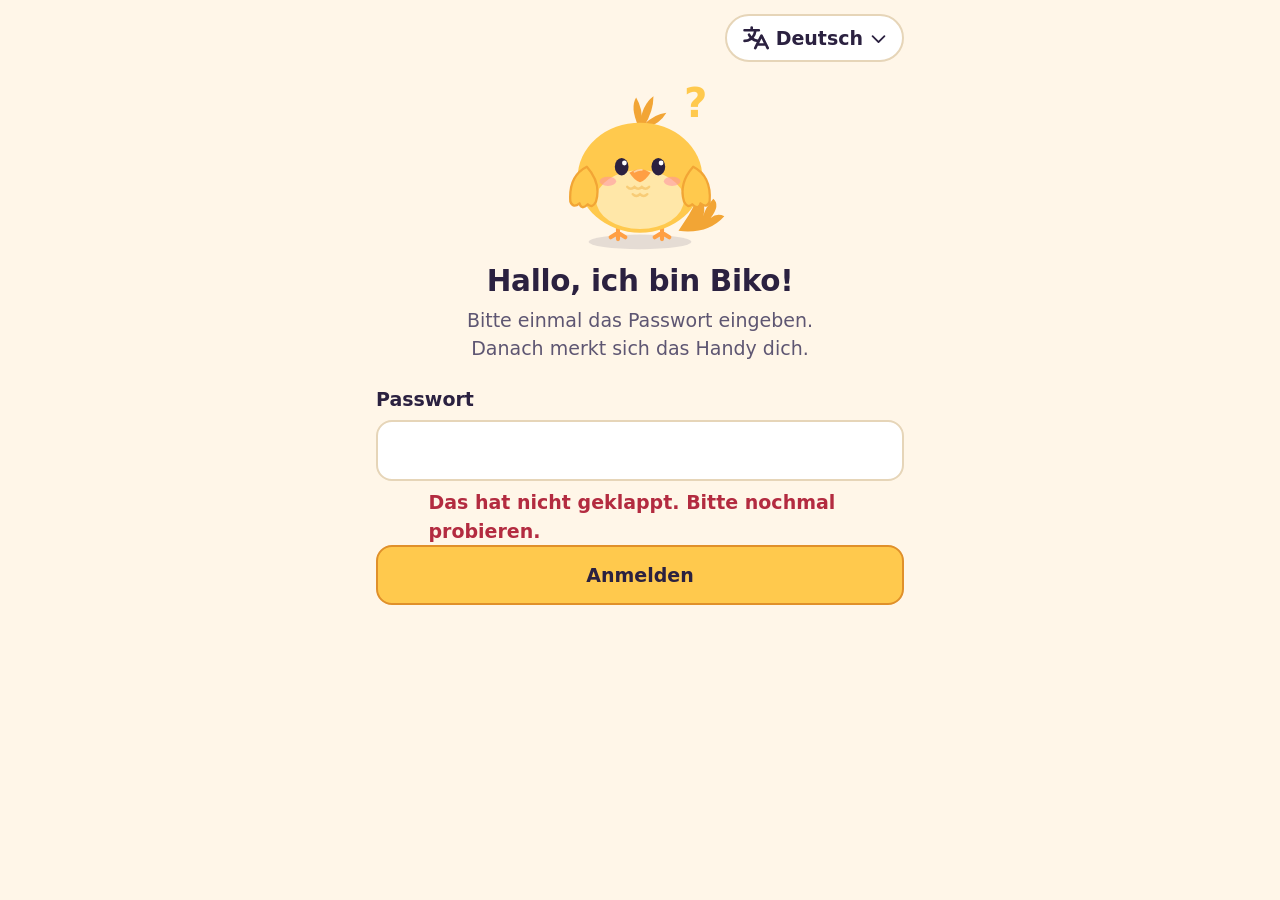
==== assistent/web/index.html @ ea0455f0 "Helfer: Einkaufsliste und Notizen im Gespräch - Werkzeug liste_aendern: Listen (Einkaufen, Notizen, " ====
<!doctype html>
<html lang="de">
<head>
  <meta charset="utf-8">
  <meta name="viewport" content="width=device-width, initial-scale=1, viewport-fit=cover">
  <meta name="theme-color" content="#FFF6E8" media="(prefers-color-scheme: light)">
  <meta name="theme-color" content="#1C1830" media="(prefers-color-scheme: dark)">
  <meta name="robots" content="noindex, nofollow">
  <title>Biko Helfer</title>
  <link rel="icon" href="icon.svg" type="image/svg+xml">
  <link rel="manifest" href="manifest.webmanifest">
  <link rel="preload" href="fonts/atkinson-latin.woff2" as="font" type="font/woff2" crossorigin>
  <link rel="stylesheet" href="style.css">
  <link rel="stylesheet" href="biko.css">
</head>
<body>
  <!-- Texte stehen in texte.js (Deutsch und Chinesisch). data-t = Text, data-t-ph = Platzhalter, data-t-label = aria-label. -->
  <svg class="icon-sammlung" aria-hidden="true" focusable="false"><!-- Phosphor Icons (MIT), Gewicht bold -->
<symbol id="i-reden" viewBox="0 0 256 256"><path d="M120,128a16,16,0,1,1-16-16A16,16,0,0,1,120,128Zm32-16a16,16,0,1,0,16,16A16,16,0,0,0,152,112Zm84,16A108,108,0,0,1,78.77,224.15L46.34,235A20,20,0,0,1,21,209.66l10.81-32.43A108,108,0,1,1,236,128Zm-24,0A84,84,0,1,0,55.27,170.06a12,12,0,0,1,1,9.81l-9.93,29.79,29.79-9.93a12.1,12.1,0,0,1,3.8-.62,12,12,0,0,1,6,1.62A84,84,0,0,0,212,128Z"/></symbol>
<symbol id="i-nachricht" viewBox="0 0 256 256"><path d="M224,44H32A12,12,0,0,0,20,56V192a20,20,0,0,0,20,20H216a20,20,0,0,0,20-20V56A12,12,0,0,0,224,44ZM193.15,68,128,127.72,62.85,68ZM44,188V83.28l75.89,69.57a12,12,0,0,0,16.22,0L212,83.28V188Z"/></symbol>
<symbol id="i-erinnern" viewBox="0 0 256 256"><path d="M128,36A100,100,0,1,0,228,136,100.11,100.11,0,0,0,128,36Zm0,176a76,76,0,1,1,76-76A76.08,76.08,0,0,1,128,212ZM32.49,72.49a12,12,0,1,1-17-17l32-32a12,12,0,1,1,17,17Zm208,0a12,12,0,0,1-17,0l-32-32a12,12,0,1,1,17-17l32,32A12,12,0,0,1,240.49,72.49ZM176,124a12,12,0,0,1,0,24H128a12,12,0,0,1-12-12V88a12,12,0,0,1,24,0v36Z"/></symbol>
<symbol id="i-einstellen" viewBox="0 0 256 256"><path d="M128,76a52,52,0,1,0,52,52A52.06,52.06,0,0,0,128,76Zm0,80a28,28,0,1,1,28-28A28,28,0,0,1,128,156Zm113.86-49.57A12,12,0,0,0,236,98.34L208.21,82.49l-.11-31.31a12,12,0,0,0-4.25-9.12,116,116,0,0,0-38-21.41,12,12,0,0,0-9.68.89L128,37.27,99.83,21.53a12,12,0,0,0-9.7-.9,116.06,116.06,0,0,0-38,21.47,12,12,0,0,0-4.24,9.1l-.14,31.34L20,98.35a12,12,0,0,0-5.85,8.11,110.7,110.7,0,0,0,0,43.11A12,12,0,0,0,20,157.66l27.82,15.85.11,31.31a12,12,0,0,0,4.25,9.12,116,116,0,0,0,38,21.41,12,12,0,0,0,9.68-.89L128,218.73l28.14,15.74a12,12,0,0,0,9.7.9,116.06,116.06,0,0,0,38-21.47,12,12,0,0,0,4.24-9.1l.14-31.34,27.81-15.81a12,12,0,0,0,5.85-8.11A110.7,110.7,0,0,0,241.86,106.43Zm-22.63,33.18-26.88,15.28a11.94,11.94,0,0,0-4.55,4.59c-.54,1-1.11,1.93-1.7,2.88a12,12,0,0,0-1.83,6.31L184.13,199a91.83,91.83,0,0,1-21.07,11.87l-27.15-15.19a12,12,0,0,0-5.86-1.53h-.29c-1.14,0-2.3,0-3.44,0a12.08,12.08,0,0,0-6.14,1.51L93,210.82A92.27,92.27,0,0,1,71.88,199l-.11-30.24a12,12,0,0,0-1.83-6.32c-.58-.94-1.16-1.91-1.7-2.88A11.92,11.92,0,0,0,63.7,155L36.8,139.63a86.53,86.53,0,0,1,0-23.24l26.88-15.28a12,12,0,0,0,4.55-4.58c.54-1,1.11-1.94,1.7-2.89a12,12,0,0,0,1.83-6.31L71.87,57A91.83,91.83,0,0,1,92.94,45.17l27.15,15.19a11.92,11.92,0,0,0,6.15,1.52c1.14,0,2.3,0,3.44,0a12.08,12.08,0,0,0,6.14-1.51L163,45.18A92.27,92.27,0,0,1,184.12,57l.11,30.24a12,12,0,0,0,1.83,6.32c.58.94,1.16,1.91,1.7,2.88A11.92,11.92,0,0,0,192.3,101l26.9,15.33A86.53,86.53,0,0,1,219.23,139.61Z"/></symbol>
<symbol id="i-mikro" viewBox="0 0 256 256"><path d="M128,180a52.06,52.06,0,0,0,52-52V64A52,52,0,0,0,76,64v64A52.06,52.06,0,0,0,128,180ZM100,64a28,28,0,0,1,56,0v64a28,28,0,0,1-56,0Zm40,155.22V240a12,12,0,0,1-24,0V219.22A92.14,92.14,0,0,1,36,128a12,12,0,0,1,24,0,68,68,0,0,0,136,0,12,12,0,0,1,24,0A92.14,92.14,0,0,1,140,219.22Z"/></symbol>
<symbol id="i-senden" viewBox="0 0 256 256"><path d="M233.86,110.48,65.8,14.58A20,20,0,0,0,37.15,38.64L67.33,128,37.15,217.36A20,20,0,0,0,56,244a20.1,20.1,0,0,0,9.81-2.58l.09-.06,168-96.07a20,20,0,0,0,0-34.81ZM63.19,215.26,88.61,140H144a12,12,0,0,0,0-24H88.61L63.18,40.72l152.76,87.17Z"/></symbol>
<symbol id="i-stopp" viewBox="0 0 256 256"><path d="M200,36H56A20,20,0,0,0,36,56V200a20,20,0,0,0,20,20H200a20,20,0,0,0,20-20V56A20,20,0,0,0,200,36Zm-4,160H60V60H196Z"/></symbol>
<symbol id="i-vorlesen" viewBox="0 0 256 256"><path d="M157.27,21.22a12,12,0,0,0-12.64,1.31L75.88,76H32A20,20,0,0,0,12,96v64a20,20,0,0,0,20,20H75.88l68.75,53.47A12,12,0,0,0,164,224V32A12,12,0,0,0,157.27,21.22ZM36,100H68v56H36Zm104,99.46L92,162.13V93.87l48-37.33ZM212,128a44,44,0,0,1-11,29.11,12,12,0,1,1-18-15.88,20,20,0,0,0,0-26.43,12,12,0,0,1,18-15.86A43.94,43.94,0,0,1,212,128Zm40,0a83.87,83.87,0,0,1-21.39,56,12,12,0,0,1-17.89-16,60,60,0,0,0,0-80,12,12,0,1,1,17.88-16A83.87,83.87,0,0,1,252,128Z"/></symbol>
<symbol id="i-kopieren" viewBox="0 0 256 256"><path d="M216,28H88A12,12,0,0,0,76,40V76H40A12,12,0,0,0,28,88V216a12,12,0,0,0,12,12H168a12,12,0,0,0,12-12V180h36a12,12,0,0,0,12-12V40A12,12,0,0,0,216,28ZM156,204H52V100H156Zm48-48H180V88a12,12,0,0,0-12-12H100V52H204Z"/></symbol>
<symbol id="i-ok" viewBox="0 0 256 256"><path d="M232.49,80.49l-128,128a12,12,0,0,1-17,0l-56-56a12,12,0,1,1,17-17L96,183,215.51,63.51a12,12,0,0,1,17,17Z"/></symbol>
<symbol id="i-teilen" viewBox="0 0 256 256"><path d="M220,112v96a20,20,0,0,1-20,20H56a20,20,0,0,1-20-20V112A20,20,0,0,1,56,92H76a12,12,0,0,1,0,24H60v88H196V116H180a12,12,0,0,1,0-24h20A20,20,0,0,1,220,112ZM96.49,72.49,116,53v83a12,12,0,0,0,24,0V53l19.51,19.52a12,12,0,1,0,17-17l-40-40a12,12,0,0,0-17,0l-40,40a12,12,0,1,0,17,17Z"/></symbol>
<symbol id="i-loeschen" viewBox="0 0 256 256"><path d="M216,48H180V36A28,28,0,0,0,152,8H104A28,28,0,0,0,76,36V48H40a12,12,0,0,0,0,24h4V208a20,20,0,0,0,20,20H192a20,20,0,0,0,20-20V72h4a12,12,0,0,0,0-24ZM100,36a4,4,0,0,1,4-4h48a4,4,0,0,1,4,4V48H100Zm88,168H68V72H188ZM116,104v64a12,12,0,0,1-24,0V104a12,12,0,0,1,24,0Zm48,0v64a12,12,0,0,1-24,0V104a12,12,0,0,1,24,0Z"/></symbol>
<symbol id="i-sprache" viewBox="0 0 256 256"><path d="M250.73,210.63l-56-112a12,12,0,0,0-21.46,0l-20.52,41A84.2,84.2,0,0,1,114,126.22,107.48,107.48,0,0,0,139.33,68H160a12,12,0,0,0,0-24H108V32a12,12,0,0,0-24,0V44H32a12,12,0,0,0,0,24h83.13A83.69,83.69,0,0,1,96,110.35,84,84,0,0,1,83.6,91a12,12,0,1,0-21.81,10A107.55,107.55,0,0,0,78,126.24,83.54,83.54,0,0,1,32,140a12,12,0,0,0,0,24,107.47,107.47,0,0,0,64-21.07,108.4,108.4,0,0,0,45.39,19.44l-24.13,48.26a12,12,0,1,0,21.46,10.73L151.41,196h65.17l12.68,25.36a12,12,0,1,0,21.47-10.73ZM163.41,172,184,130.83,204.58,172Z"/></symbol>
<symbol id="i-telefon" viewBox="0 0 256 256"><path d="M222.37,158.46l-47.11-21.11-.13-.06a16,16,0,0,0-15.17,1.4,8.12,8.12,0,0,0-.75.56L134.87,160c-15.42-7.49-31.34-23.29-38.83-38.51l20.78-24.71c.2-.25.39-.5.57-.77a16,16,0,0,0,1.32-15.06l0-.12L97.54,33.64a16,16,0,0,0-16.62-9.52A56.26,56.26,0,0,0,32,80c0,79.4,64.6,144,144,144a56.26,56.26,0,0,0,55.88-48.92A16,16,0,0,0,222.37,158.46ZM176,208A128.14,128.14,0,0,1,48,80,40.2,40.2,0,0,1,82.87,40a.61.61,0,0,0,0,.12l21,47L83.2,111.86a6.13,6.13,0,0,0-.57.77,16,16,0,0,0-1,15.7c9.06,18.53,27.73,37.06,46.46,46.11a16,16,0,0,0,15.75-1.14,8.44,8.44,0,0,0,.74-.56L168.89,152l47,21.05h0s.08,0,.11,0A40.21,40.21,0,0,1,176,208Z"/></symbol>
<symbol id="i-liste" viewBox="0 0 256 256"><path d="M96,64a12,12,0,0,1,12-12H216a12,12,0,0,1,0,24H108A12,12,0,0,1,96,64Zm120,52H108a12,12,0,0,0,0,24H216a12,12,0,0,0,0-24Zm0,64H108a12,12,0,0,0,0,24H216a12,12,0,0,0,0-24ZM40,64a16,16,0,1,0,32,0a16,16,0,1,0-32,0ZM40,128a16,16,0,1,0,32,0a16,16,0,1,0-32,0ZM40,192a16,16,0,1,0,32,0a16,16,0,1,0-32,0Z"/></symbol>
<symbol id="i-link" viewBox="0 0 256 256"><path d="M228,104a12,12,0,0,1-24,0V69l-59.51,59.51a12,12,0,0,1-17-17L187,52H152a12,12,0,0,1,0-24h64a12,12,0,0,1,12,12Zm-44,24a12,12,0,0,0-12,12v64H52V84h64a12,12,0,0,0,0-24H48A20,20,0,0,0,28,80V208a20,20,0,0,0,20,20H176a20,20,0,0,0,20-20V140A12,12,0,0,0,184,128Z"/></symbol>
<symbol id="i-plus" viewBox="0 0 256 256"><path d="M228,128a12,12,0,0,1-12,12H140v76a12,12,0,0,1-24,0V140H40a12,12,0,0,1,0-24h76V40a12,12,0,0,1,24,0v76h76A12,12,0,0,1,228,128Z"/></symbol>
<symbol id="i-verlauf" viewBox="0 0 256 256"><path d="M140,80v41.21l34.17,20.5a12,12,0,1,1-12.34,20.58l-40-24A12,12,0,0,1,116,128V80a12,12,0,0,1,24,0ZM128,28A99.38,99.38,0,0,0,57.24,57.34c-4.69,4.74-9,9.37-13.24,14V64a12,12,0,0,0-24,0v40a12,12,0,0,0,12,12H72a12,12,0,0,0,0-24H57.77C63,86,68.37,80.22,74.26,74.26a76,76,0,1,1,1.58,109,12,12,0,0,0-16.48,17.46A100,100,0,1,0,128,28Z"/></symbol>
<symbol id="i-pfeil" viewBox="0 0 256 256"><path d="M216.49,104.49l-80,80a12,12,0,0,1-17,0l-80-80a12,12,0,0,1,17-17L128,159l71.51-71.52a12,12,0,0,1,17,17Z"/></symbol>
</svg>

  <!-- Sprache: kleines Menü, das am Knopf aufgeht -->
  <div class="sprache">
    <button type="button" id="sprache-knopf" class="druck" aria-haspopup="menu" aria-expanded="false" aria-controls="sprache-menue">
      <svg class="icon " aria-hidden="true"><use href="#i-sprache"/></svg><span id="sprache-name"></span><svg class="icon pfeil" aria-hidden="true"><use href="#i-pfeil"/></svg>
    </button>
    <div id="sprache-menue" role="menu" data-t-label="sprache" hidden>
      <button type="button" role="menuitemradio" data-sprache="de" lang="de"><span>Deutsch</span><svg class="icon " aria-hidden="true"><use href="#i-ok"/></svg></button>
      <button type="button" role="menuitemradio" data-sprache="zh" lang="zh-CN"><span>中文</span><svg class="icon " aria-hidden="true"><use href="#i-ok"/></svg></button>
    </div>
  </div>

  <!-- Anmelden: nur einmal pro Handy -->
  <section id="login" class="login" hidden>
    <div class="biko-platz" data-biko></div>
    <h1 data-t="login_titel"></h1>
    <p class="leise" data-t="login_text"></p>
    <form id="login-form">
      <label for="passwort" data-t="passwort"></label>
      <input id="passwort" type="password" autocomplete="current-password" required aria-describedby="login-fehler">
      <p id="login-fehler" class="meldung fehler" role="alert"></p>
      <button type="submit" class="knopf haupt druck" data-t="anmelden"></button>
    </form>
  </section>

  <main id="app" hidden>
    <div class="ansichten">
    <!-- 1. Reden und fragen -->
    <section class="ansicht" data-ansicht="reden">
      <header class="kopf gross" id="reden-kopf">
        <div class="biko-platz" data-biko="haupt" id="biko-reden"></div>
        <div>
          <h1 id="gruss"></h1>
          <p class="leise" data-t="reden_text"></p>
        </div>
        <button type="button" id="neu-im-kopf" class="pille druck"><svg class="icon " aria-hidden="true"><use href="#i-plus"/></svg><span data-t="neues_gespraech"></span></button>
      </header>
      <div id="vorschlaege" class="vorschlaege"></div>
      <div id="verlauf" class="verlauf" aria-live="polite"></div>
      <div class="eingabe-platz">
        <p id="chat-hinweis" class="meldung klein" role="status"></p>
        <form id="chat-form" class="eingabe">
          <textarea id="chat-text" rows="1" data-t-ph="eingabe" data-t-label="eingabe" enterkeyhint="send"></textarea>
          <button type="submit" id="chat-knopf" class="druck" data-art="mikro">
            <span class="wechsel"><svg class="icon i-mikro" aria-hidden="true"><use href="#i-mikro"/></svg><svg class="icon i-senden" aria-hidden="true"><use href="#i-senden"/></svg><svg class="icon i-stopp" aria-hidden="true"><use href="#i-stopp"/></svg></span>
          </button>
        </form>
      </div>
    </section>

    <!-- 2. Gespräche: frühere Sitzungen zum Nachlesen und Weiterreden. Nachrichten für andere schreibt Biko im Gespräch. -->
    <section class="ansicht" data-ansicht="gespraeche" hidden>
      <header class="kopf">
        <div class="biko-platz" data-biko></div>
        <div>
          <h1 data-t="gespraeche_titel"></h1>
          <p class="leise" data-t="gespraeche_text"></p>
        </div>
      </header>
      <button type="button" id="neues-gespraech" class="knopf haupt druck reihe"><svg class="icon " aria-hidden="true"><use href="#i-plus"/></svg><span data-t="neues_gespraech"></span></button>
      <ul id="gespraeche" class="liste" aria-live="polite"></ul>
    </section>

    <!-- 3. Einstellungen (für die Familie). Erinnerungen entstehen im Gespräch; hier kann man sie nur nachsehen und löschen. -->
    <section class="ansicht" data-ansicht="einstellen" hidden>
      <header class="kopf">
        <div class="biko-platz" data-biko></div>
        <div>
          <h1 data-t="einstellen_titel"></h1>
          <p class="leise" data-t="einstellen_text"></p>
        </div>
      </header>
      <div class="abschnitt reihe">
        <h2 data-t="gemerkt_titel"></h2>
        <p class="leise klein" data-t="gemerkt_hilfe"></p>
      </div>
      <ul id="erinnerungen" class="liste" aria-live="polite"></ul>
      <button type="button" id="ton-test" class="knopf druck reihe"><svg class="icon " aria-hidden="true"><use href="#i-erinnern"/></svg><span data-t="ton_test"></span></button>
      <div class="abschnitt reihe">
        <h2 data-t="wissen_titel"></h2>
        <p class="leise klein" data-t="wissen_hilfe"></p>
      </div>
      <form id="profil-form" class="karte reihe">
        <label for="profil-name" data-t="name"></label>
        <input id="profil-name" type="text" maxlength="80" aria-describedby="profil-name-hilfe" autocomplete="off">
        <p class="hilfe detail" id="profil-name-hilfe" data-t="name_hilfe"></p>
        <label for="profil-anrede" data-t="anrede"></label>
        <select id="profil-anrede">
          <option value="du" data-t="anrede_du"></option>
          <option value="Sie" data-t="anrede_sie"></option>
        </select>
        <button type="submit" class="knopf haupt druck" id="profil-speichern" data-zustand="ruhe">
          <span class="wechsel"><svg class="icon i-ok" aria-hidden="true"><use href="#i-ok"/></svg></span><span id="profil-speichern-text"></span>
        </button>
        <p id="profil-info" class="meldung" role="status"></p>
      </form>
      <!-- Alles andere über die Person merkt sich Biko im Gespräch selbst. Hier kann die Familie nur nachsehen und löschen. -->
      <div class="abschnitt reihe">
        <h2 data-t="weiss_titel"></h2>
        <p class="leise klein" data-t="weiss_hilfe"></p>
      </div>
      <ul id="wissen" class="liste" aria-live="polite"></ul>
      <div class="karte reihe">
        <div class="schalter-zeile">
          <span id="vorlesen-text" data-t="vorlesen_immer"></span>
          <button type="button" id="vorlesen" class="schalter" role="switch" aria-checked="false" aria-labelledby="vorlesen-text">
            <span class="bahn"><span class="knauf"></span></span>
          </button>
        </div>
        <p class="label" id="schrift-text" data-t="schrift"></p>
        <div id="schrift" class="segment" role="group" aria-labelledby="schrift-text">
          <button type="button" data-wert="1" data-t="schrift_normal"></button>
          <button type="button" data-wert="1.15" data-t="schrift_gross"></button>
          <button type="button" data-wert="1.3" data-t="schrift_sehr_gross"></button>
          <div class="oben" aria-hidden="true">
            <span data-t="schrift_normal"></span><span data-t="schrift_gross"></span><span data-t="schrift_sehr_gross"></span>
          </div>
        </div>
      </div>
      <button type="button" id="verlauf-loeschen" class="knopf druck reihe" data-t="vergessen" aria-expanded="false" aria-controls="alle-sicher"></button>
      <div id="alle-sicher" class="sicher karte" hidden>
        <p data-t="alle_loeschen_frage"></p>
        <button type="button" class="knopf druck nein" data-t="behalten"></button>
        <button type="button" class="knopf druck ja" data-t="loeschen"></button>
      </div>
      <p id="vergessen-info" class="meldung" role="status"></p>
      <p class="leise klein hinweis detail" data-t="hinweis"></p>
    </section>
    </div>

    <nav class="leiste" data-t-label="bereiche">
      <span class="leiste-kissen" aria-hidden="true"></span>
      <button type="button" data-ziel="reden" aria-current="page"><svg class="icon " aria-hidden="true"><use href="#i-reden"/></svg><span data-t="tab_reden"></span></button>
      <button type="button" data-ziel="gespraeche"><svg class="icon " aria-hidden="true"><use href="#i-verlauf"/></svg><span data-t="tab_verlauf"></span></button>
      <button type="button" data-ziel="einstellen"><svg class="icon " aria-hidden="true"><use href="#i-einstellen"/></svg><span data-t="tab_einstellen"></span></button>
    </nav>
  </main>

  <!-- Erinnerung, die gerade fällig ist: groß über allem, bis "Erledigt" gedrückt wird -->
  <div id="alarm" class="alarm" role="alertdialog" aria-labelledby="alarm-titel" aria-describedby="alarm-text" hidden>
    <div class="biko-platz" data-biko></div>
    <p class="alarm-titel" id="alarm-titel" data-t="erinnerung"></p>
    <p id="alarm-text" class="alarm-text"></p>
    <button type="button" id="alarm-ok" class="knopf haupt druck"><svg class="icon " aria-hidden="true"><use href="#i-ok"/></svg><span data-t="erledigt"></span></button>
    <button type="button" id="alarm-spaeter" class="knopf druck" data-t="spaeter"></button>
  </div>

  <script src="texte.js"></script>
  <script src="logik.js"></script>
  <script src="biko.js"></script>
  <script src="bewegung.js"></script>
  <script src="telefon.js"></script>
  <script src="app.js"></script>
</body>
</html>
---- assistent/web/style.css ----
/* Biko Helfer. Für ältere Augen und Finger: große Schrift, große Tippflächen, starker Kontrast.
   Ecken: Knöpfe und Felder 16 px, Karten 22 px, runde Aktionen und Chips ganz rund.
   Bewegung: Eingänge bremsen ab (ease-out), Wege auf dem Bildschirm ease-in-out, Ausgänge 20 % kürzer,
   nichts federt. Nur transform, opacity, clip-path und filter werden bewegt. */

@font-face {
  font-family: "Atkinson Hyperlegible Next";
  font-style: normal; font-weight: 200 800; font-display: swap;
  src: url(fonts/atkinson-latin-ext.woff2) format("woff2");
  unicode-range: U+0100-02BA, U+02BD-02C5, U+02C7-02CC, U+02CE-02D7, U+02DD-02FF, U+0304, U+0308, U+0329, U+1D00-1DBF, U+1E00-1E9F, U+1EF2-1EFF, U+2020, U+20A0-20AB, U+20AD-20C0, U+2113, U+2C60-2C7F, U+A720-A7FF;
}
@font-face {
  font-family: "Atkinson Hyperlegible Next";
  font-style: normal; font-weight: 200 800; font-display: swap;
  src: url(fonts/atkinson-latin.woff2) format("woff2");
  unicode-range: U+0000-00FF, U+0131, U+0152-0153, U+02BB-02BC, U+02C6, U+02DA, U+02DC, U+0304, U+0308, U+0329, U+2000-206F, U+20AC, U+2122, U+2191, U+2193, U+2212, U+2215, U+FEFF, U+FFFD;
}

:root {
  --bg: #FFF6E8;
  --card: #FFFFFF;
  --ink: #2B2140;
  --muted: #5E5672;
  --line: #E6D5B8;
  --accent: #FFC94D;          /* Biko-Gelb: die eine Akzentfarbe */
  --accent-stark: #E0902A;
  --accent-ink: #2B2140;      /* Schrift auf Gelb */
  --blase: #FFEFC2;           /* Bikos Sprechblase */
  --up: #0F7A52;
  --up-bg: #DDF5E9;
  --down: #B32B40;
  --down-bg: #FDE3E6;
  --down-ink: #FFFFFF;        /* Symbol auf Rot */
  --schatten: 0 6px 20px rgba(43, 33, 64, .10);
  --schatten-hoch: 0 14px 40px rgba(43, 33, 64, .18);

  --r-feld: 16px;
  --r-karte: 22px;
  --schrift: 1;
  /* Lateinisch: Atkinson Hyperlegible (für schwache Augen gezeichnet). Chinesisch: die Schrift des Handys. */
  --font: "Atkinson Hyperlegible Next", "PingFang SC", "Hiragino Sans GB", "Noto Sans SC", "Microsoft YaHei", system-ui, sans-serif;

  --ease-out: cubic-bezier(0.23, 1, 0.32, 1);
  --ease-in-out: cubic-bezier(0.77, 0, 0.175, 1);
  --t-druck: 160ms;
  --t-ein: 220ms;
  --t-aus: 176ms;             /* 20 % kürzer als der Eingang */
  color-scheme: light;
}
@media (prefers-color-scheme: dark) {
  :root {
    --bg: #1C1830;
    --card: #28233F;
    --ink: #F6F0FF;
    --muted: #BDB5D6;
    --line: #453E63;
    --accent-stark: #FFC94D;
    --blase: #3B3257;
    --up: #5BDCA4;
    --up-bg: #1E3A33;
    --down: #FF8E9C;
    --down-bg: #43243A;
    --down-ink: #2B2140;
    --schatten: 0 6px 20px rgba(0, 0, 0, .35);
    --schatten-hoch: 0 14px 40px rgba(0, 0, 0, .5);
    color-scheme: dark;
  }
}

* { box-sizing: border-box; }
html { font-size: calc(19px * var(--schrift)); -webkit-text-size-adjust: 100%; scrollbar-color: var(--line) transparent; }
body {
  margin: 0; background: var(--bg); color: var(--ink);
  font-family: var(--font); line-height: 1.5;
  -webkit-font-smoothing: antialiased; -webkit-tap-highlight-color: transparent;
  caret-color: var(--accent-stark);
}
::selection { background: var(--accent); color: var(--accent-ink); }
[hidden] { display: none !important; }
button, input, textarea, select { font: inherit; color: inherit; }
:focus-visible { outline: 3px solid var(--ink); outline-offset: 2px; }
h1 { font-size: 1.55rem; font-weight: 800; line-height: 1.15; letter-spacing: -0.01em; margin: 0; text-wrap: balance; }
h2 { font-size: 1.2rem; font-weight: 800; line-height: 1.2; margin: 0 0 .25rem; }
p { margin: 0; }
.leise { color: var(--muted); }
.klein { font-size: .875rem; }
.icon-sammlung { position: absolute; width: 0; height: 0; overflow: hidden; }
.icon { width: 1.5em; height: 1.5em; flex: none; fill: currentColor; }

/* ---------- Gerüst ---------- */
#app, .login { max-width: 560px; margin: 0 auto; padding: max(14px, env(safe-area-inset-top)) 16px 0; }
#app { padding-bottom: calc(124px + env(safe-area-inset-bottom)); }
body { --oben: max(14px, env(safe-area-inset-top)); --leiste-hoehe: calc(98px + env(safe-area-inset-bottom)); }
.ansichten { display: grid; }
.ansicht { grid-area: 1 / 1; min-width: 0; }
/* Wechsel: alte und neue Ansicht liegen kurz übereinander */
.ansicht.kommt { animation: kommt var(--t-ein) var(--ease-out) both; }
.ansicht.geht { animation: geht var(--t-aus) ease both; pointer-events: none; }
@keyframes kommt { from { opacity: 0; transform: translateY(8px); } to { opacity: 1; transform: none; } }
@keyframes geht { from { opacity: 1; } to { opacity: 0; } }
@keyframes blende-ein { from { opacity: 0; } to { opacity: 1; } }

/* Kopf eines Bereichs: kleiner Biko und Titel in einer Zeile (rechts bleibt Platz für den Sprachknopf),
   die Erklärung darunter über die ganze Breite */
.kopf { display: grid; grid-template-columns: 64px minmax(0, 1fr); column-gap: 12px; align-items: center; min-height: 56px; margin: 0 0 16px; padding-right: 64px; }
.kopf > div { display: contents; }
.kopf .biko-platz { width: 64px; aspect-ratio: 240 / 210; }
.kopf h1 { font-size: 1.35rem; overflow-wrap: anywhere; hyphens: auto; }
.kopf p { grid-column: 1 / -1; margin: 10px -64px 0 0; }
/* Start: großer Biko in der Mitte, solange noch nichts gesagt wurde */
.kopf.gross { display: flex; flex-direction: column; text-align: center; padding: 40px 0 0; gap: 6px; }
.kopf.gross > div { display: block; }
.kopf.gross .biko-platz { width: min(200px, 50vw, 22dvh); }
.kopf.gross h1 { font-size: 1.55rem; }
.kopf.gross p { max-width: 30ch; margin: .2rem auto 0; }
.ansicht > .knopf { margin-bottom: 14px; }

/* Zeilen kommen um 30 ms versetzt, Details setzen sich danach */
.kommt .reihe { animation: reihe 260ms var(--ease-out) both; animation-delay: calc(var(--i, 0) * 30ms); }
.kommt .detail { animation: blende-ein 220ms ease both; animation-delay: calc(var(--i, 0) * 30ms + 120ms); }
@keyframes reihe { from { opacity: 0; transform: translateY(8px); } to { opacity: 1; transform: none; } }

/* ---------- Knöpfe ---------- */
.knopf {
  display: inline-flex; align-items: center; justify-content: center; gap: 10px;
  width: 100%; min-height: 60px; padding: 0 22px;
  border-radius: var(--r-feld); border: 2px solid var(--line);
  background: var(--card); color: var(--ink); font-weight: 700; cursor: pointer;
  position: relative;
}
.knopf.haupt { background: var(--accent); border-color: var(--accent-stark); color: var(--accent-ink); }
.knopf:disabled { opacity: .6; cursor: default; }
/* Drücken: sofort kleiner (solange gehalten ohne Übergang), Loslassen weich */
.druck { transition: transform var(--t-druck) var(--ease-out); }
.druck:active:not(:disabled) { transform: scale(0.97); transition-duration: 40ms; }

/* Erfolg: ein Ring pulsiert einmal nach außen */
.puls::after {
  content: ""; position: absolute; inset: -2px; border-radius: inherit; pointer-events: none;
  animation: puls 620ms var(--ease-out) both;
}
@keyframes puls { from { box-shadow: 0 0 0 0 color-mix(in srgb, var(--up) 55%, transparent); } to { box-shadow: 0 0 0 16px transparent; } }

/* Symbolwechsel: altes und neues Symbol blenden mit leichter Unschärfe ineinander */
.wechsel { position: relative; display: inline-grid; width: 1.5em; height: 1.5em; flex: none; }
.wechsel .icon {
  grid-area: 1 / 1; opacity: 0; transform: scale(.6); filter: blur(4px);
  transition: opacity 180ms ease, transform 180ms var(--ease-out), filter 180ms ease;
}
[data-art="mikro"] .i-mikro, [data-art="senden"] .i-senden, [data-art="stopp"] .i-stopp,
[data-zustand="ruhe"] .i-ruhe, [data-zustand="ok"] .i-ok, [data-zustand="laeuft"] .i-laeuft {
  opacity: 1; transform: none; filter: none;
}

/* ---------- Formulare ---------- */
.karte { background: var(--card); border-radius: var(--r-karte); padding: 18px; margin: 0 0 16px; box-shadow: var(--schatten); }
label, .label { display: block; font-weight: 700; margin: 1rem 0 .35rem; padding: 0; }
.karte > label:first-child, .karte > h2 + label { margin-top: .2rem; }
input[type="text"], input[type="password"], textarea, select {
  width: 100%; min-height: 58px; padding: 14px;
  background: var(--card); border: 2px solid var(--line); border-radius: var(--r-feld);
}
textarea { resize: none; display: block; }
input::placeholder, textarea::placeholder { color: var(--muted); opacity: 1; }
input:focus-visible, textarea:focus-visible, select:focus-visible { outline: 3px solid var(--accent-stark); outline-offset: 1px; border-color: var(--accent-stark); }
.hilfe { color: var(--muted); font-size: .875rem; margin-top: .3rem; }
.meldung { color: var(--muted); margin-top: .6rem; }
.meldung:empty { display: none; }
.meldung.fehler { color: var(--down); font-weight: 700; }
.karte .knopf { margin-top: 1.1rem; }

/* Schalter: der Knauf wandert und dehnt sich unterwegs. Er lässt sich auch ziehen: dann folgt er dem Finger
   direkt und gibt am Rand wie ein Gummiband nach (bewegung.js). */
.schalter-zeile { display: flex; align-items: center; justify-content: space-between; gap: 16px; }
.schalter-zeile span { font-weight: 700; }
.schalter {
  flex: none; width: 68px; height: 52px; padding: 8px 6px; border: 0; background: none; cursor: pointer; border-radius: 999px;
  touch-action: pan-y;
}
.schalter .bahn { display: block; height: 36px; border-radius: 999px; background: var(--line); transition: background-color 200ms ease; }
.schalter .knauf {
  display: block; width: 28px; height: 28px; margin: 4px; border-radius: 999px; background: #fff;
  box-shadow: 0 2px 5px rgba(0, 0, 0, .28); transform: translateX(0px);
}
.schalter[aria-checked="true"] .bahn { background: var(--up); }
.schalter[aria-checked="true"] .knauf { transform: translateX(20px); }

/* Auswahl in Segmenten: die gelbe Ebene liegt darüber und wird auf die gewählte Stelle zugeschnitten.
   So wechselt die Schriftfarbe genau an der Kante, während der Ausschnitt wandert. */
.segment { position: relative; display: grid; grid-auto-flow: column; grid-auto-columns: 1fr; padding: 4px; border-radius: var(--r-feld); background: var(--bg); border: 2px solid var(--line); }
.segment button { min-height: 52px; padding: 0 2px; border: 0; background: none; font-weight: 700; font-size: .92rem; color: var(--muted); border-radius: 12px; cursor: pointer; transition: transform var(--t-druck) var(--ease-out); }
.segment button:active, #sprache-menue button:active { transform: scale(0.97); transition-duration: 40ms; }
.segment .oben {
  position: absolute; inset: 4px; display: grid; grid-auto-flow: column; grid-auto-columns: 1fr;
  background: var(--accent); color: var(--accent-ink); border-radius: 12px; pointer-events: none;
  clip-path: inset(0 66.667% 0 0 round 12px);
  transition: clip-path 260ms var(--ease-in-out);
}
.segment .oben span { display: grid; place-items: center; text-align: center; padding: 0 2px; font-weight: 700; font-size: .92rem; }

/* ---------- Sprache ---------- */
.sprache { position: absolute; top: max(14px, env(safe-area-inset-top)); right: 16px; z-index: 5; }
@media (min-width: 592px) { .sprache { right: calc(50% - 280px + 16px); } }
#sprache-knopf {
  display: inline-flex; align-items: center; gap: 6px; min-height: 48px; padding: 0 14px;
  border-radius: 999px; border: 2px solid var(--line); background: var(--card); font-weight: 700; cursor: pointer;
}
#sprache-knopf .pfeil { width: 1em; height: 1em; transition: transform 200ms var(--ease-out); }
/* Neben einem Titel ist der Knopf nur das Sprachsymbol */
.kompakt #sprache-name, .kompakt #sprache-knopf .pfeil { display: none; }
.kompakt #sprache-knopf { width: 52px; height: 52px; padding: 0; justify-content: center; }
#sprache-knopf[aria-expanded="true"] .pfeil { transform: rotate(180deg); }
#sprache-menue {
  position: absolute; right: 0; top: calc(100% + 8px); min-width: 190px; padding: 6px;
  background: var(--card); border: 2px solid var(--line); border-radius: var(--r-feld); box-shadow: var(--schatten-hoch);
  transform-origin: calc(100% - 28px) -8px;   /* geht am Knopf auf */
}
#sprache-menue button {
  display: flex; align-items: center; justify-content: space-between; gap: 12px; width: 100%; min-height: 56px; padding: 0 14px;
  border: 0; border-radius: 12px; background: none; font-weight: 700; cursor: pointer; text-align: left;
  transition: transform var(--t-druck) var(--ease-out);
}
#sprache-menue button[aria-checked="true"] { background: var(--blase); }
#sprache-menue button .icon { opacity: 0; }
#sprache-menue button[aria-checked="true"] .icon { opacity: 1; }

/* ---------- Reden ---------- */
.vorschlaege, .vorschlaege-geist { display: grid; gap: 10px; margin: 6px 0 16px; }
.vorschlag, .vorschlag-geist {
  min-height: 58px; padding: 12px 18px; text-align: left; cursor: pointer;
  background: var(--card); border: 2px solid var(--line); border-radius: var(--r-feld); box-shadow: var(--schatten);
}
.verlauf { display: flex; flex-direction: column; gap: 12px; margin-bottom: 14px; }
.blase { max-width: 88%; padding: 12px 16px; border-radius: 22px; white-space: pre-wrap; overflow-wrap: anywhere; }
.blase.ich { align-self: flex-end; background: var(--card); border: 2px solid var(--line); border-bottom-right-radius: 8px; }
.blase.biko-sagt { align-self: flex-start; background: var(--blase); border-bottom-left-radius: 8px; animation: kommt var(--t-ein) var(--ease-out) both; }
.blase.biko-sagt-live { align-self: flex-start; background: var(--blase); border-bottom-left-radius: 8px; animation: kommt var(--t-ein) var(--ease-out) both; }
.blase.biko-sagt.gleich-da { animation: none; } /* ersetzt die mitlaufende Antwort, ohne nochmal hereinzukommen */
.blase.fehler-blase { align-self: flex-start; background: var(--down-bg); color: var(--down); font-weight: 700; }
.blase .vorlesen {
  display: flex; align-items: center; gap: 8px; min-height: 48px; margin: 8px 0 -4px -8px; padding: 0 12px 0 8px;
  border: 0; border-radius: 999px; background: none; color: var(--muted); font-weight: 700; font-size: .9rem; cursor: pointer;
}
/* Was Biko sich gerade aufgeschrieben oder gestrichen hat: steht klein unter seiner Antwort */
.notiz {
  align-self: flex-start; position: relative; display: grid; grid-template-columns: auto minmax(0, 1fr); column-gap: 10px; align-items: center;
  max-width: 88%; margin-top: -4px; padding: 10px 16px 10px 12px; border-radius: var(--r-feld);
  background: var(--up-bg); color: var(--ink); animation: kommt var(--t-ein) var(--ease-out) both; animation-delay: 120ms;
}
.notiz .icon { color: var(--up); grid-row: span 2; }
.notiz strong { color: var(--up); }
.notiz .wann { grid-column: 2; font-weight: 700; font-variant-numeric: tabular-nums; }
.notiz.gestrichen { background: var(--card); border: 2px solid var(--line); padding: 8px 14px 8px 10px; }
.notiz.gestrichen .icon, .notiz.gestrichen strong { color: var(--muted); }
.blase.denkt { align-self: flex-start; background: var(--blase); display: inline-flex; gap: 7px; align-items: center; min-height: 52px; }
.blase.denkt i { width: 9px; height: 9px; border-radius: 50%; background: var(--muted); animation: punkt 1.1s ease-in-out infinite; }
.blase.denkt i:nth-child(2) { animation-delay: .15s; }
.blase.denkt i:nth-child(3) { animation-delay: .3s; }
@keyframes punkt { 0%, 60%, 100% { opacity: .3; } 30% { opacity: 1; } }
.nur-vorlesen { position: absolute; width: 1px; height: 1px; overflow: hidden; clip-path: inset(50%); white-space: nowrap; }

/* Das Eingabefeld steht immer unten über der Leiste. Was dahinter durchläuft, blendet davor aus. */
.ansicht[data-ansicht="reden"] { display: flex; flex-direction: column; min-height: calc(100dvh - var(--oben) - var(--leiste-hoehe)); margin-bottom: -26px; }
.eingabe-platz {
  position: sticky; bottom: var(--leiste-hoehe); z-index: 2; margin: auto -16px 0; padding: 20px 16px 12px;
  background: linear-gradient(to bottom, transparent, var(--bg) 20px);
  box-shadow: 0 100px 0 var(--bg);   /* deckt auch den Streifen neben und unter der Leiste ab */
}
.eingabe-platz .meldung { margin: 0 4px 10px; }
.eingabe {
  display: flex; align-items: flex-end; gap: 10px; padding: 8px;
  background: var(--card); border: 2px solid var(--line); border-radius: 30px; box-shadow: var(--schatten);
}
.eingabe textarea { border: 0; background: none; font-size: min(1rem, 21px); min-height: 60px; max-height: 9.5rem; padding: 16px 6px 14px 14px; flex: 1; outline: none; }
.eingabe:focus-within { border-color: var(--accent-stark); }
#chat-knopf {
  position: relative; flex: none; width: 64px; height: 64px; border-radius: 50%; border: 0; cursor: pointer;
  display: grid; place-items: center; background: var(--accent); color: var(--accent-ink);
  transition: transform var(--t-druck) var(--ease-out), background-color 200ms ease, color 200ms ease;
}
#chat-knopf .wechsel { font-size: 1.25rem; }
#chat-knopf[data-art="stopp"] { background: var(--down); color: var(--down-ink); }
#chat-knopf[data-art="stopp"]::before {
  content: ""; position: absolute; inset: 0; border-radius: 50%; pointer-events: none;
  border: 3px solid var(--down); animation: welle 1.4s ease-out infinite;
}
@keyframes welle { from { transform: scale(1); opacity: .7; } to { transform: scale(1.5); opacity: 0; } }

/* Im Gespräch bleibt der kleine Biko oben stehen: an ihm sieht man, ob er zuhört oder nachdenkt */
#reden-kopf:not(.gross) { position: sticky; top: 0; z-index: 3; margin: 0 -16px 12px; padding: 8px 80px 8px 16px; background: var(--bg); }
#reden-kopf:not(.gross) p { display: none; }
#chat-knopf:disabled { opacity: .5; cursor: default; }
/* Kopie, die kurz stehen bleibt und ausblendet (bewegung.js) */
.geist { position: absolute; z-index: 4; margin: 0; pointer-events: none; }

/* ---------- Im Gespräch: Nachricht für jemanden und Links ---------- */
#profil-speichern .wechsel { position: absolute; left: 20px; }
/* Die Nachricht, die Biko für jemanden geschrieben hat: ein Blatt unter seiner Antwort, zum Kopieren */
.entwurf {
  align-self: stretch; margin: -2px 0 2px; padding: 14px 16px 16px; border-radius: var(--r-karte);
  background: var(--card); box-shadow: var(--schatten);   /* wird von oben nach unten aufgedeckt (bewegung.js) */
}
.entwurf-an { display: flex; align-items: center; gap: 8px; color: var(--muted); font-weight: 700; font-size: .875rem; }
.entwurf-an .icon { width: 1.25em; height: 1.25em; }
/* Eine Liste (Einkaufen, Notizen): große Zeilen zum Wegtippen */
.liste-eintraege { list-style: none; display: grid; gap: 8px; margin: 10px 0 8px; padding: 0; }
.eintrag {
  width: 100%; min-height: 56px; display: flex; align-items: center; gap: 14px; padding: 8px 14px;
  background: var(--card); border: 2px solid var(--line); border-radius: var(--r-feld);
  font: inherit; font-size: 1.15rem; line-height: 1.3; color: var(--ink); text-align: left; cursor: pointer;
}
.eintrag .haken {
  flex: none; display: grid; place-items: center; width: 30px; height: 30px; border-radius: 50%;
  border: 2px solid var(--accent-stark); transition: background-color var(--t-ein) var(--ease-out);
}
.eintrag .haken .icon { width: 18px; height: 18px; opacity: 0; transition: opacity var(--t-ein) var(--ease-out); }
.eintrag.erledigt { color: var(--muted); text-decoration: line-through; }
.eintrag.erledigt .haken { background: var(--accent); }
.eintrag.erledigt .haken .icon { opacity: 1; }
.liste-karte .meldung { color: var(--muted); font-size: .9375rem; margin: 0 0 12px; }
.entwurf-text { font-size: 1.15rem; line-height: 1.45; margin: 8px 0 14px; white-space: pre-wrap; overflow-wrap: anywhere; user-select: text; -webkit-user-select: text; }
.entwurf .meldung { scroll-margin-bottom: 250px; }
.zwei { display: grid; grid-auto-flow: column; grid-auto-columns: 1fr; gap: 10px; }
.zwei .knopf { padding: 0 12px; }
/* Links, die Biko gefunden hat: große Knöpfe, darunter klein der Name der Seite */
.links { align-self: stretch; display: grid; gap: 10px; margin-top: -2px; animation: kommt var(--t-ein) var(--ease-out) both; animation-delay: 120ms; }
.link-knopf {
  display: flex; align-items: center; gap: 14px; min-height: 64px; padding: 10px 18px;
  background: var(--card); border: 2px solid var(--line); border-radius: var(--r-feld); box-shadow: var(--schatten);
  color: var(--ink); text-decoration: none;
}
.link-knopf > span { display: grid; min-width: 0; }
.link-knopf strong { overflow-wrap: anywhere; line-height: 1.25; }
.link-knopf .seite { color: var(--muted); font-size: .875rem; overflow: hidden; text-overflow: ellipsis; white-space: nowrap; }
/* Anrufen: der wichtigste Knopf unter der Antwort, in Biko-Gelb */
.link-knopf.anruf { background: var(--accent); border-color: var(--accent-stark); color: var(--accent-ink); }
.link-knopf.anruf .seite { color: inherit; opacity: .8; }
a.knopf { text-decoration: none; }

/* ---------- Gespräche: frühere Sitzungen ---------- */
/* Im Gespräch steht neben dem kleinen Biko statt der Begrüßung der Knopf für ein neues Gespräch */
.pille {
  display: inline-flex; align-items: center; gap: 8px; min-height: 48px; padding: 4px 16px 4px 12px; justify-self: start;
  border-radius: 999px; border: 2px solid var(--line); background: var(--card); font-weight: 700; font-size: .92rem; line-height: 1.15;
  text-align: left; cursor: pointer;
}
.pille .icon { width: 1.25em; height: 1.25em; }
.kopf.gross .pille, #reden-kopf:not(.gross) > div:not(.biko-platz) { display: none; }
.gespraech {
  display: grid; grid-template-columns: minmax(0, 1fr) auto; gap: 10px; align-items: center;
  background: var(--card); border-radius: var(--r-karte); padding: 8px 12px 8px 8px; box-shadow: var(--schatten);
}
.gespraech .oeffnen {
  display: grid; gap: 2px; min-height: 60px; padding: 8px 10px; text-align: left; align-content: center;
  border: 0; border-radius: var(--r-feld); background: none; cursor: pointer;
}
.gespraech .titel { font-weight: 700; line-height: 1.3; overflow: hidden; display: -webkit-box; -webkit-box-orient: vertical; -webkit-line-clamp: 2; overflow-wrap: anywhere; }
.gespraech .wann { color: var(--muted); font-size: .875rem; font-variant-numeric: tabular-nums; }
.gespraech .oeffnen[aria-current="true"] { background: var(--blase); }

/* ---------- Einstellungen: Abschnitte und die Liste der Erinnerungen ---------- */
.abschnitt { margin: 26px 0 12px; }
.kopf + .abschnitt { margin-top: 6px; }
.abschnitt h2 { margin-bottom: .2rem; }
.liste { list-style: none; padding: 0; margin: 0 0 16px; display: grid; gap: 10px; }
.erinnerung {
  display: grid; grid-template-columns: auto 1fr auto; gap: 14px; align-items: center;
  background: var(--card); border-radius: var(--r-karte); padding: 12px 12px 12px 18px; box-shadow: var(--schatten);
}
.erinnerung .zeit { font-size: 1.5rem; font-weight: 800; font-variant-numeric: tabular-nums; }
.erinnerung .tage-text { color: var(--muted); font-size: .875rem; }
.wissen-zeile { grid-template-columns: 1fr auto; }
.weg {
  width: 56px; height: 56px; display: grid; place-items: center; border-radius: var(--r-feld);
  border: 2px solid var(--line); background: var(--card); color: var(--down); cursor: pointer;
}
.erinnerung.neu { animation: reihe 320ms var(--ease-out) both; }
/* Nachfrage vor dem Löschen */
.sicher { display: grid; grid-template-columns: 1fr 1fr; gap: 10px; }
.sicher p { grid-column: 1 / -1; font-weight: 700; }
.sicher .ja { border-color: var(--down); color: var(--down); }
.sicher .knopf { margin-top: 0; padding: 0 12px; }
.erinnerung .sicher { grid-column: 1 / -1; padding: 4px 6px 6px 0; }
.gespraech .sicher { grid-column: 1 / -1; padding: 4px 0 6px 10px; }
.leer-zeile { color: var(--muted); padding: 22px 18px; border: 2px dashed var(--line); border-radius: var(--r-karte); }

/* ---------- Erinnerung, die gerade fällig ist ---------- */
.alarm {
  position: fixed; inset: 0; z-index: 20; background: var(--bg);
  display: flex; flex-direction: column; align-items: center; justify-content: center; gap: 4px;
  padding: 24px; text-align: center;
}
.alarm .biko-platz { width: min(230px, 60vw); aspect-ratio: 240 / 210; }
.alarm-titel { font-weight: 700; color: var(--muted); margin-top: 10px; }
.alarm-text { font-size: 2rem; font-weight: 800; line-height: 1.2; margin: 4px 0 22px; max-width: 16ch; text-wrap: balance; }
.alarm .knopf { max-width: 420px; margin-top: 10px; }
.alarm > * { animation: reihe 320ms var(--ease-out) both; animation-delay: calc(var(--i, 0) * 60ms); }

/* ---------- Anmelden ---------- */
.login { padding-top: 64px; text-align: center; }
.login .biko-platz { width: min(220px, 58vw); aspect-ratio: 240 / 210; margin: 0 auto 8px; }
.login form { text-align: left; margin-top: 22px; }
.login p { max-width: 32ch; margin: .4rem auto 0; }

/* ---------- Leiste unten: ein Kissen wandert zum gewählten Bereich ---------- */
.leiste {
  position: fixed; z-index: 10; left: 50%; translate: -50% 0; bottom: max(12px, env(safe-area-inset-bottom));
  width: min(528px, calc(100% - 24px)); display: grid; grid-template-columns: repeat(3, 1fr); padding: 6px;
  background: var(--card); border: 2px solid var(--line); border-radius: 26px; box-shadow: var(--schatten-hoch);
}
.leiste-kissen {
  position: absolute; left: 0; top: 6px; bottom: 6px; width: 10px; border-radius: 20px; background: var(--accent);
  pointer-events: none; opacity: 0; transform: translateX(0px);
}
.leiste-kissen.bereit { opacity: 1; }
.leiste button {
  position: relative; min-height: 70px; display: flex; flex-direction: column; align-items: center; justify-content: center; gap: 2px;
  border: 0; background: none; border-radius: 20px; cursor: pointer;
  font-size: calc(15px + (var(--schrift) - 1) * 6px); font-weight: 700; color: var(--muted);
  transition: color 200ms ease, transform var(--t-druck) var(--ease-out);
}
.leiste button .icon { width: 28px; height: 28px; }
.leiste button[aria-current="page"] { color: var(--accent-ink); }
.leiste button:active { transform: scale(0.97); transition-duration: 40ms; }

/* Niedriger Bildschirm (Handy im Browser): weniger Vorschläge, damit nichts hinter dem Eingabefeld liegt */
@media (max-height: 800px) { .vorschlag:nth-child(n+4) { display: none; } }
@media (max-height: 720px) { .vorschlag:nth-child(n+3) { display: none; } }

@media (hover: hover) and (pointer: fine) {
  .knopf:hover:not(:disabled), .vorschlag:hover, #sprache-knopf:hover, .weg:hover, .pille:hover, .link-knopf:hover { border-color: var(--accent-stark); }
  .gespraech .oeffnen:hover { background: var(--bg); }
  .leiste button:hover, .segment button:hover, .blase .vorlesen:hover { color: var(--ink); }
  #sprache-menue button:hover { background: var(--bg); }
}

/* "Bewegung reduzieren": nichts wandert oder wächst, es wird nur ein- und ausgeblendet */
@media (prefers-reduced-motion: reduce) {
  .ansicht.kommt, .kommt .reihe, .alarm > *, .blase.biko-sagt, .blase.biko-sagt-live, .notiz, .links { animation-name: blende-ein; animation-duration: 160ms; animation-delay: 0s; }
  .druck:active:not(:disabled), .leiste button:active, .segment button:active, #sprache-menue button:active { transform: none; }
  .erinnerung.neu { animation-name: blende-ein; animation-duration: 160ms; }
  .wechsel .icon { transform: none; filter: none; }
  .segment .oben, #sprache-knopf .pfeil { transition: none; }
  .puls::after, #chat-knopf[data-art="stopp"]::before { animation: none; }
}
---- assistent/web/biko.css ----
/* Biko, das Maskottchen. Zeichnung in biko.js, hier Farben, Stimmungen und Bewegungen.
   Übernommen aus der Trading-App (ui/web/style.css), dazu die Stimmungen "hoert" und "da". */
:root {
  --biko-body: #FFC94D; --biko-shade: #F2A535; --biko-belly: #FFE7A8; --biko-ink: #2B2140;
  --biko-blush: #FF8FA3; --biko-mint: #3FC7A6; --laptop: #5B6B8C; --laptop-dark: #43506B;
}
@media (prefers-color-scheme: dark) { :root { --laptop: #8A99BC; --laptop-dark: #6B7898; } }
.biko { width: 100%; height: 100%; overflow: visible; display: block; }
/* ===================== Biko ===================== */
.biko .shadow { fill: rgba(43, 33, 64, 0.12); }
.biko .torso, .biko .arm ellipse { fill: var(--biko-body); }
.biko .foot { fill: var(--biko-shade); }
.biko .belly { fill: var(--biko-belly); }
.biko .antenna-stick { fill: none; stroke: var(--biko-shade); stroke-width: 5; stroke-linecap: round; }
.biko .antenna-ball { fill: var(--biko-mint); transition: fill .4s; }
.biko .antenna-shine, .biko .shine { fill: #fff; }
.biko .eye ellipse, .biko .mouth-o, .biko .mouth-open { fill: var(--biko-ink); }
.biko .line { fill: none; stroke: var(--biko-ink); stroke-width: 4; stroke-linecap: round; stroke-linejoin: round; }
.biko .line path { fill: none; }
.biko .blush { fill: var(--biko-blush); opacity: .55; }
.biko .tear { fill: #7FC8FF; }
.biko .laptop-back { fill: var(--laptop); }
.biko .laptop-base { fill: var(--laptop-dark); }
.biko .laptop-logo { fill: var(--biko-mint); }
.biko .hand { fill: var(--biko-body); stroke: var(--biko-shade); stroke-width: 2; }
.biko .sign-stick { fill: #B07A45; }
.biko .sign-board { fill: #fff; stroke: var(--biko-ink); stroke-width: 3; }
.biko .sign-text { font: 800 15px var(--font); fill: var(--biko-ink); text-anchor: middle; }
.biko .fx text { font-family: var(--font); font-weight: 800; fill: var(--muted); }
.biko .z { font-size: 18px; }
.biko .z2 { font-size: 22px; }
.biko .z3 { font-size: 28px; }
.biko .fx-question text { font-size: 44px; fill: var(--accent); }
.biko .spark { fill: #FFC94D; stroke: #F2A535; stroke-width: 1.5; }

/* alles Situative zuerst aus */
.biko .eyes-closed, .biko .eyes-happy, .biko .brows-sad, .biko .mouth, .biko .tear,
.biko .laptop, .biko .hands, .biko .sign, .biko .fx { display: none; }

.biko .body-g, .biko .arm, .biko .eyes-open, .biko .antenna, .biko .hand, .biko .face,
.biko .fx text, .biko .spark, .biko .tear, .biko .fidget-g, .biko .tail, .biko .ear { transform-box: fill-box; }
.biko .body-g { transform-origin: 50% 100%; animation: idle-breathe 3.6s ease-in-out infinite; }
.biko .fidget-g { transform-origin: 50% 100%; }
/* Lebendig: atmet immer leicht und schaut sich ab und zu um */
.biko .face { animation: look 8s ease-in-out infinite; }
.biko[data-mood="schlaeft"] .face, .biko[data-mood="traurig"] .face, .biko[data-mood="jubelt"] .face { animation: none; }
.biko .eyes-open { transform-origin: 50% 50%; animation: blink 4.5s infinite; }
.biko .antenna { transform-origin: 50% 100%; animation: wobble 3s ease-in-out infinite; }

/* schläft */
.biko[data-mood="schlaeft"] .eyes-open { display: none; }
.biko[data-mood="schlaeft"] .eyes-closed,
.biko[data-mood="schlaeft"] .mouth-o,
.biko[data-mood="schlaeft"] .fx-zzz { display: inline; }
.biko[data-mood="schlaeft"] .body-g { animation: breathe 3.2s ease-in-out infinite; }
.biko[data-mood="schlaeft"] .antenna { animation: none; transform: rotate(-14deg); }
.biko[data-mood="schlaeft"] .antenna-ball { fill: #B9B2CC; }
.biko[data-mood="schlaeft"] .z { opacity: 0; animation: zzz 3.6s ease-in infinite; }
.biko[data-mood="schlaeft"] .z2 { animation-delay: 1.2s; }
.biko[data-mood="schlaeft"] .z3 { animation-delay: 2.4s; }

/* tippt */
.biko[data-mood="tippt"] .arm { display: none; }
.biko[data-mood="tippt"] .laptop, .biko[data-mood="tippt"] .hands,
.biko[data-mood="tippt"] .mouth-smile { display: inline; }
.biko[data-mood="tippt"] .eyes-open { transform: translateY(4px); animation: none; }
.biko[data-mood="tippt"] .face { animation: scan 2.4s ease-in-out infinite; }
.biko[data-mood="tippt"] .body-g { animation: bob .5s ease-in-out infinite alternate; }
.biko[data-mood="tippt"] .hand { transform-origin: 50% 50%; animation: tap .26s ease-in-out infinite alternate; }
.biko[data-mood="tippt"] .hand-r { animation-delay: .13s; }
.biko[data-mood="tippt"] .antenna-ball { animation: glow 1s ease-in-out infinite alternate; }

/* jubelt */
.biko[data-mood="jubelt"] .eyes-open { display: none; }
.biko[data-mood="jubelt"] .eyes-happy, .biko[data-mood="jubelt"] .mouth-open,
.biko[data-mood="jubelt"] .fx-sparkles { display: inline; }
.biko[data-mood="jubelt"] .body-g { animation: jump .9s cubic-bezier(.3,.7,.4,1) infinite; }
.biko[data-mood="jubelt"] .arm-l { transform-origin: 80% 20%; transform: rotate(130deg) translate(-4px, 10px); }
.biko[data-mood="jubelt"] .arm-r { transform-origin: 20% 20%; transform: rotate(-130deg) translate(4px, 10px); }
.biko[data-mood="jubelt"] .spark { transform-origin: 50% 50%; animation: twinkle 1.2s ease-in-out infinite; }
.biko[data-mood="jubelt"] .s2 { animation-delay: .3s; }
.biko[data-mood="jubelt"] .s3 { animation-delay: .6s; }
.biko[data-mood="jubelt"] .s4 { animation-delay: .9s; }
.biko[data-mood="jubelt"] .shadow { animation: shadow .9s cubic-bezier(.3,.7,.4,1) infinite; transform-box: fill-box; transform-origin: 50% 50%; }

/* traurig */
.biko[data-mood="traurig"] .brows-sad, .biko[data-mood="traurig"] .mouth-sad,
.biko[data-mood="traurig"] .tear { display: inline; }
.biko[data-mood="traurig"] .eyes-open { transform: translateY(3px); animation: none; }
.biko[data-mood="traurig"] .body-g { animation: sad-breathe 4s ease-in-out infinite; }
.biko[data-mood="traurig"] .antenna { animation: none; transform: rotate(18deg); }
.biko[data-mood="traurig"] .tear { animation: tear 2.4s ease-in infinite; }

/* Pause */
.biko[data-mood="pause"] .sign, .biko[data-mood="pause"] .mouth-smile { display: inline; }
.biko[data-mood="pause"] .arm-r { transform-origin: 30% 30%; transform: rotate(-35deg) translate(4px, -4px); }
.biko[data-mood="pause"] .body-g { animation: sway 4s ease-in-out infinite; }

/* offline */
.biko[data-mood="offline"] .mouth-wavy, .biko[data-mood="offline"] .fx-question { display: inline; }
.biko[data-mood="offline"] .body-g { animation: offline-sway 3.4s ease-in-out infinite; }
.biko[data-mood="offline"] .antenna-ball { fill: #B9B2CC; animation: flicker 2s steps(1) infinite; }
.biko[data-mood="offline"] .fx-question text { transform-box: fill-box; transform-origin: 50% 100%; animation: wobble 1.6s ease-in-out infinite; }

/* winkt (Login) und lädt */
.biko[data-mood="winkt"] .mouth-smile, .biko[data-mood="laedt"] .mouth-smile { display: inline; }
.biko[data-mood="winkt"] .arm-r { transform-origin: 20% 20%; animation: wave 1.1s ease-in-out infinite; }
.biko[data-mood="laedt"] .antenna-ball { animation: glow .6s ease-in-out infinite alternate; }

/* ---------- Yojji (Katze) ---------- */
.biko[data-maskottchen="yojji"] {
  --biko-body: #CFC2F3; --biko-shade: #A796DE; --biko-belly: #F5F1FF; --cat-ear: #FFB8CB; --cat-stripe: #B4A3E8;
}
.biko .tail-path { fill: none; stroke: var(--biko-shade); stroke-width: 13; stroke-linecap: round; }
.biko .ear-outer { fill: var(--biko-body); }
.biko .ear-inner { fill: var(--cat-ear, #FFB8CB); }
.biko .stripe { fill: none; stroke: var(--cat-stripe, #B4A3E8); stroke-width: 4; stroke-linecap: round; }
.biko .whiskers path { stroke-width: 2.2; opacity: .5; }
.biko .nose { fill: #FF8FA3; }
.biko .tail { transform-origin: 0% 100%; animation: tail-sway 2.8s ease-in-out infinite; }
.biko .ear { transform-origin: 50% 100%; transition: rotate .4s ease; }
/* Posen über "rotate", Bewegungen über "transform": so laufen beide zusammen */
.biko[data-mood="schlaeft"] .tail { animation-duration: 6s; }
.biko[data-mood="schlaeft"] .ear-l { rotate: -8deg; }
.biko[data-mood="schlaeft"] .ear-r { rotate: 8deg; }
.biko[data-mood="tippt"] .tail { animation-duration: 1.8s; }
.biko[data-mood="jubelt"] .tail { animation-duration: .5s; }
.biko[data-mood="traurig"] .tail { rotate: 30deg; animation: none; }
.biko[data-mood="traurig"] .ear-l { rotate: -26deg; }
.biko[data-mood="traurig"] .ear-r { rotate: 26deg; }
.biko[data-mood="offline"] .ear-r { rotate: 22deg; }
.biko[data-mood="pause"] .tail { animation-duration: 4s; }

/* ---------- Biko (dicker Vogel) ---------- */
.biko .wing { fill: var(--biko-body); stroke: var(--biko-shade); stroke-width: 2.5; stroke-linejoin: round; }
.biko .tuft-f { fill: var(--biko-shade); }
.biko .tail-feathers { fill: var(--biko-shade); }
.biko .chest-feathers { fill: none; stroke: #F6C66A; stroke-width: 2.5; stroke-linecap: round; opacity: .8; }
.biko .bird-feet path { stroke: var(--bird-beak, #FF9F43); stroke-width: 4.5; }
.biko .beak-top, .biko .beak-low { fill: var(--bird-beak, #FF9F43); }
.biko .beak-inside { fill: #C2452F; }
.biko .beak-shine { fill: none; stroke: #FFD3A0; stroke-width: 2; stroke-linecap: round; }
.biko .beak-open { display: none; }
.biko .tuft { transform-origin: 50% 100%; animation: tuft-sway 3.2s ease-in-out infinite; transition: rotate .4s ease; }
.biko .tuft, .biko .beak-open, .biko .beak-top { transform-box: fill-box; }
/* Schnabel auf beim Jubeln, beim Winken piepst Biko */
.biko[data-mood="jubelt"] .beak-open, .biko[data-mood="winkt"] .beak-open { display: inline; }
.biko[data-mood="jubelt"] .beak-top, .biko[data-mood="winkt"] .beak-top { translate: 0 -2px; }
.biko[data-mood="winkt"] .beak-open { transform-origin: 50% 0; animation: chirp 1.6s ease-in-out infinite; }
.biko[data-mood="schlaeft"] .tuft { rotate: -22deg; animation-duration: 6s; }
.biko[data-mood="traurig"] .tuft { rotate: 24deg; animation: none; }
.biko[data-mood="offline"] .tuft { rotate: 14deg; }
.biko[data-mood="tippt"] .tuft { animation-duration: 1.2s; }
.biko[data-mood="traurig"] .beak-top { translate: 0 2px; }

/* ---------- Zwischendurch-Bewegungen (biko.js setzt data-fidget kurz) ---------- */
.biko[data-fidget="hop"] .fidget-g { animation: hop .65s cubic-bezier(.3, .7, .4, 1); }
.biko[data-fidget="tilt"] .fidget-g { animation: tilt 1.4s ease-in-out; }
.biko[data-fidget="wiggle"] .fidget-g { animation: wiggle .7s ease-in-out; }
.biko[data-fidget="boop"] .fidget-g { animation: boop .52s cubic-bezier(.3, .7, .4, 1); }
.biko[data-fidget="antenna"] .antenna, .biko[data-fidget="tuft"] .tuft { animation: antenna-boing .9s ease-out; }
.biko[data-fidget="flap"] .arm-l { transform-origin: 90% 10%; animation: flap-l .6s ease-in-out; }
.biko[data-fidget="flap"] .arm-r { transform-origin: 10% 10%; animation: flap-r .6s ease-in-out; }
.biko[data-fidget="ear"] .ear-r { animation: ear-twitch .45s ease-out; }
.biko[data-fidget="tail"] .tail { animation: tail-flick .75s ease-in-out; }
.biko-mini { cursor: pointer; }

@keyframes idle-breathe { 0%, 100% { transform: scale(1, 1); } 50% { transform: scale(1.015, .985); } }
@keyframes sad-breathe { 0%, 100% { transform: scaleY(.97); } 50% { transform: translateY(1px) scaleY(.955); } }
@keyframes offline-sway { 0%, 100% { transform: rotate(-6deg); } 50% { transform: rotate(-3deg); } }
@keyframes look { 0%, 28%, 76%, 100% { transform: translate(0, 0); } 33%, 48% { transform: translate(-3px, 0); } 54%, 70% { transform: translate(3px, -1px); } }
@keyframes tail-sway { 0%, 100% { transform: rotate(-6deg); } 50% { transform: rotate(8deg); } }
@keyframes tail-flick { 0%, 100% { transform: rotate(0); } 40% { transform: rotate(22deg); } 70% { transform: rotate(-8deg); } }
@keyframes ear-twitch { 0%, 100% { transform: rotate(0); } 30% { transform: rotate(18deg); } 55% { transform: rotate(-4deg); } 75% { transform: rotate(10deg); } }
@keyframes tuft-sway { 0%, 100% { transform: rotate(-4deg); } 50% { transform: rotate(4deg); } }
@keyframes chirp { 0%, 40%, 100% { transform: scaleY(1); } 20%, 60% { transform: scaleY(.25); } }
@keyframes flap-l { 0%, 100% { transform: rotate(0); } 25%, 75% { transform: rotate(28deg); } 50% { transform: rotate(6deg); } }
@keyframes flap-r { 0%, 100% { transform: rotate(0); } 25%, 75% { transform: rotate(-28deg); } 50% { transform: rotate(-6deg); } }
@keyframes antenna-boing { 0% { transform: rotate(0); } 25% { transform: rotate(-22deg); } 50% { transform: rotate(16deg); } 75% { transform: rotate(-8deg); } 100% { transform: rotate(0); } }
@keyframes hop { 0%, 100% { transform: none; } 20% { transform: scale(1.05, .94); } 50% { transform: translateY(-14px) scale(.97, 1.04); } 80% { transform: scale(1.04, .96); } }
@keyframes tilt { 0%, 100% { transform: rotate(0); } 30%, 65% { transform: rotate(-7deg); } }
@keyframes wiggle { 0%, 100% { transform: rotate(0); } 20% { transform: rotate(4deg); } 40% { transform: rotate(-4deg); } 60% { transform: rotate(3deg); } 80% { transform: rotate(-2deg); } }
@keyframes boop { 0%, 100% { transform: scale(1); } 30% { transform: scale(1.08, .9); } 60% { transform: scale(.96, 1.05); } }

@keyframes blink { 0%, 93%, 100% { transform: scaleY(1); } 95% { transform: scaleY(.1); } }
@keyframes wobble { 0%, 100% { transform: rotate(-6deg); } 50% { transform: rotate(6deg); } }
@keyframes breathe { 0%, 100% { transform: scale(1, 1); } 50% { transform: scale(1.02, .975); } }
@keyframes zzz { 0% { opacity: 0; transform: translate(0, 6px); } 25% { opacity: 1; } 100% { opacity: 0; transform: translate(10px, -16px); } }
@keyframes bob { from { transform: translateY(0); } to { transform: translateY(-2px); } }
@keyframes tap { from { transform: translateY(0); } to { transform: translateY(-5px); } }
@keyframes scan { 0%, 100% { transform: translateX(-3px); } 50% { transform: translateX(3px); } }
@keyframes glow { from { fill: var(--biko-mint); } to { fill: #9BF2DA; } }
@keyframes rise { 0% { opacity: 0; transform: translateY(0); } 20% { opacity: 1; } 100% { opacity: 0; transform: translateY(-46px); } }
@keyframes jump { 0%, 100% { transform: translateY(0) scale(1.04, .96); } 15% { transform: translateY(0) scale(.97, 1.03); } 45% { transform: translateY(-26px) scale(1); } 75% { transform: translateY(0) scale(1.03, .97); } }
@keyframes shadow { 0%, 100%, 75% { transform: scale(1); opacity: 1; } 45% { transform: scale(.7); opacity: .5; } }
@keyframes twinkle { 0%, 100% { transform: scale(.4) rotate(0); opacity: .3; } 50% { transform: scale(1.15) rotate(25deg); opacity: 1; } }
@keyframes tear { 0% { transform: translateY(0); opacity: 0; } 15% { opacity: 1; } 100% { transform: translateY(22px); opacity: 0; } }
@keyframes sway { 0%, 100% { transform: rotate(-2deg); } 50% { transform: rotate(2deg); } }
@keyframes flicker { 0%, 100% { fill: #B9B2CC; } 50% { fill: var(--biko-mint); } 60% { fill: #B9B2CC; } }
@keyframes wave { 0%, 100% { transform: rotate(-150deg) translate(2px, 12px); } 50% { transform: rotate(-110deg) translate(2px, 12px); } }

@media (prefers-reduced-motion: reduce) {
  .biko *, .biko { animation: none !important; }
  .biko .z { opacity: 1 !important; }
}

/* ---------- Helfer: ist einfach da und hört zu ---------- */
.biko[data-mood="da"] .mouth-smile { display: inline; }
.biko[data-mood="hoert"] .mouth-o { display: inline; }
.biko[data-mood="hoert"] .face { animation: none; }
.biko[data-mood="hoert"] .eyes-open { animation: none; transform: scale(1.12); }
.biko[data-mood="hoert"] .body-g { animation: lauschen 1.8s ease-in-out infinite; }
.biko[data-mood="hoert"] .tuft { rotate: -10deg; animation-duration: 1.4s; }
@keyframes lauschen { 0%, 100% { transform: rotate(3deg); } 50% { transform: rotate(5deg) scale(1.01, .99); } }
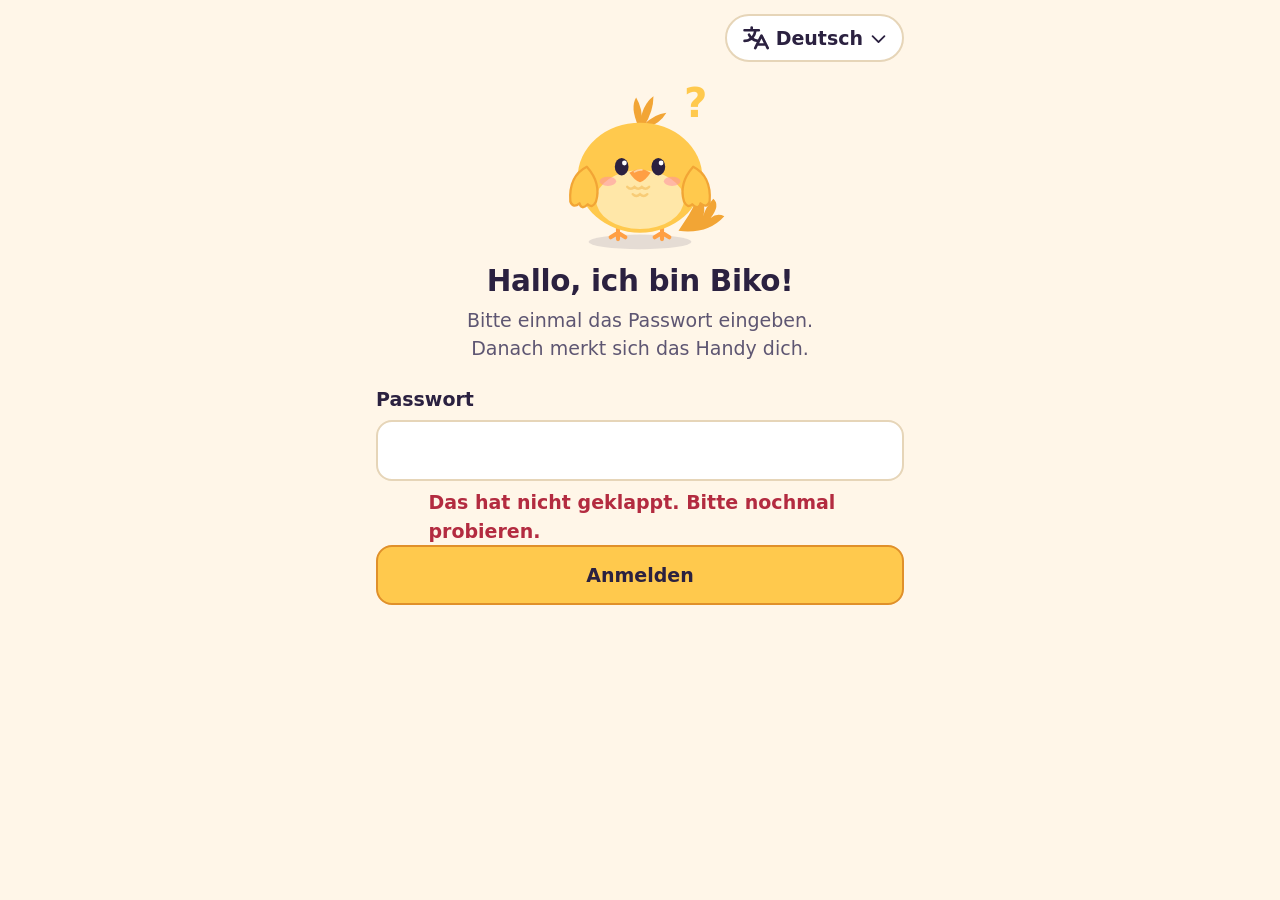
==== commit 0a5c123f: "Dolmetscher: Biko übersetzt ein Gespräch hin und her Werkzeug dolmetscher schaltet den Modus im Gesp" ====
--- a/assistent/web/index.html
+++ b/assistent/web/index.html
@@ -31,6 +31,7 @@
 <symbol id="i-sprache" viewBox="0 0 256 256"><path d="M250.73,210.63l-56-112a12,12,0,0,0-21.46,0l-20.52,41A84.2,84.2,0,0,1,114,126.22,107.48,107.48,0,0,0,139.33,68H160a12,12,0,0,0,0-24H108V32a12,12,0,0,0-24,0V44H32a12,12,0,0,0,0,24h83.13A83.69,83.69,0,0,1,96,110.35,84,84,0,0,1,83.6,91a12,12,0,1,0-21.81,10A107.55,107.55,0,0,0,78,126.24,83.54,83.54,0,0,1,32,140a12,12,0,0,0,0,24,107.47,107.47,0,0,0,64-21.07,108.4,108.4,0,0,0,45.39,19.44l-24.13,48.26a12,12,0,1,0,21.46,10.73L151.41,196h65.17l12.68,25.36a12,12,0,1,0,21.47-10.73ZM163.41,172,184,130.83,204.58,172Z"/></symbol>
 <symbol id="i-telefon" viewBox="0 0 256 256"><path d="M222.37,158.46l-47.11-21.11-.13-.06a16,16,0,0,0-15.17,1.4,8.12,8.12,0,0,0-.75.56L134.87,160c-15.42-7.49-31.34-23.29-38.83-38.51l20.78-24.71c.2-.25.39-.5.57-.77a16,16,0,0,0,1.32-15.06l0-.12L97.54,33.64a16,16,0,0,0-16.62-9.52A56.26,56.26,0,0,0,32,80c0,79.4,64.6,144,144,144a56.26,56.26,0,0,0,55.88-48.92A16,16,0,0,0,222.37,158.46ZM176,208A128.14,128.14,0,0,1,48,80,40.2,40.2,0,0,1,82.87,40a.61.61,0,0,0,0,.12l21,47L83.2,111.86a6.13,6.13,0,0,0-.57.77,16,16,0,0,0-1,15.7c9.06,18.53,27.73,37.06,46.46,46.11a16,16,0,0,0,15.75-1.14,8.44,8.44,0,0,0,.74-.56L168.89,152l47,21.05h0s.08,0,.11,0A40.21,40.21,0,0,1,176,208Z"/></symbol>
 <symbol id="i-liste" viewBox="0 0 256 256"><path d="M96,64a12,12,0,0,1,12-12H216a12,12,0,0,1,0,24H108A12,12,0,0,1,96,64Zm120,52H108a12,12,0,0,0,0,24H216a12,12,0,0,0,0-24Zm0,64H108a12,12,0,0,0,0,24H216a12,12,0,0,0,0-24ZM40,64a16,16,0,1,0,32,0a16,16,0,1,0-32,0ZM40,128a16,16,0,1,0,32,0a16,16,0,1,0-32,0ZM40,192a16,16,0,1,0,32,0a16,16,0,1,0-32,0Z"/></symbol>
+<symbol id="i-kamera" viewBox="0 0 256 256"><path d="M208,56H180.28L166.65,35.56A8,8,0,0,0,160,32H96a8,8,0,0,0-6.65,3.56L75.71,56H48A24,24,0,0,0,24,80V192a24,24,0,0,0,24,24H208a24,24,0,0,0,24-24V80A24,24,0,0,0,208,56Zm8,136a8,8,0,0,1-8,8H48a8,8,0,0,1-8-8V80a8,8,0,0,1,8-8H80a8,8,0,0,0,6.66-3.56L100.28,48h55.43l13.63,20.44A8,8,0,0,0,176,72h32a8,8,0,0,1,8,8ZM128,88a44,44,0,1,0,44,44A44.05,44.05,0,0,0,128,88Zm0,72a28,28,0,1,1,28-28A28,28,0,0,1,128,160Z"/></symbol>
 <symbol id="i-link" viewBox="0 0 256 256"><path d="M228,104a12,12,0,0,1-24,0V69l-59.51,59.51a12,12,0,0,1-17-17L187,52H152a12,12,0,0,1,0-24h64a12,12,0,0,1,12,12Zm-44,24a12,12,0,0,0-12,12v64H52V84h64a12,12,0,0,0,0-24H48A20,20,0,0,0,28,80V208a20,20,0,0,0,20,20H176a20,20,0,0,0,20-20V140A12,12,0,0,0,184,128Z"/></symbol>
 <symbol id="i-plus" viewBox="0 0 256 256"><path d="M228,128a12,12,0,0,1-12,12H140v76a12,12,0,0,1-24,0V140H40a12,12,0,0,1,0-24h76V40a12,12,0,0,1,24,0v76h76A12,12,0,0,1,228,128Z"/></symbol>
 <symbol id="i-verlauf" viewBox="0 0 256 256"><path d="M140,80v41.21l34.17,20.5a12,12,0,1,1-12.34,20.58l-40-24A12,12,0,0,1,116,128V80a12,12,0,0,1,24,0ZM128,28A99.38,99.38,0,0,0,57.24,57.34c-4.69,4.74-9,9.37-13.24,14V64a12,12,0,0,0-24,0v40a12,12,0,0,0,12,12H72a12,12,0,0,0,0-24H57.77C63,86,68.37,80.22,74.26,74.26a76,76,0,1,1,1.58,109,12,12,0,0,0-16.48,17.46A100,100,0,1,0,128,28Z"/></symbol>
@@ -76,8 +77,15 @@
       <div id="vorschlaege" class="vorschlaege"></div>
       <div id="verlauf" class="verlauf" aria-live="polite"></div>
       <div class="eingabe-platz">
+        <div id="dolmetscher-leiste" class="dolmetscher-leiste" role="status" hidden>
+          <svg class="icon" aria-hidden="true"><use href="#i-sprache"/></svg>
+          <span data-t="dolmetscher_an"></span>
+          <button type="button" id="dolmetscher-aus" class="druck" data-t="dolmetscher_fertig"></button>
+        </div>
         <p id="chat-hinweis" class="meldung klein" role="status"></p>
         <form id="chat-form" class="eingabe">
+          <button type="button" id="foto-knopf" class="druck" data-t-label="foto"><svg class="icon" aria-hidden="true"><use href="#i-kamera"/></svg></button>
+          <input type="file" id="foto-wahl" accept="image/*" capture="environment" hidden>
           <textarea id="chat-text" rows="1" data-t-ph="eingabe" data-t-label="eingabe" enterkeyhint="send"></textarea>
           <button type="submit" id="chat-knopf" class="druck" data-art="mikro">
             <span class="wechsel"><svg class="icon i-mikro" aria-hidden="true"><use href="#i-mikro"/></svg><svg class="icon i-senden" aria-hidden="true"><use href="#i-senden"/></svg><svg class="icon i-stopp" aria-hidden="true"><use href="#i-stopp"/></svg></span>
--- a/assistent/web/style.css
+++ b/assistent/web/style.css
@@ -267,12 +267,33 @@
   box-shadow: 0 100px 0 var(--bg);   /* deckt auch den Streifen neben und unter der Leiste ab */
 }
 .eingabe-platz .meldung { margin: 0 4px 10px; }
+/* Dolmetscher: oben ein gelbes Band, die Übersetzung groß, damit das Gegenüber mitlesen kann */
+.dolmetscher-leiste {
+  display: flex; align-items: center; gap: 10px; margin: 0 0 10px; padding: 6px 6px 6px 16px;
+  background: var(--accent); color: var(--accent-ink); border-radius: 999px; font-weight: 700;
+}
+.dolmetscher-leiste[hidden] { display: none; }
+.dolmetscher-leiste .icon { flex: none; font-size: 1.25rem; }
+.dolmetscher-leiste span { flex: 1; }
+.dolmetscher-leiste button {
+  flex: none; min-height: 48px; padding: 0 20px; border: 0; border-radius: 999px; cursor: pointer;
+  background: var(--card); color: var(--ink); font: inherit; font-weight: 700;
+}
+body.dolmetscht .blase.biko-sagt { font-size: 1.4em; line-height: 1.35; }
 .eingabe {
   display: flex; align-items: flex-end; gap: 10px; padding: 8px;
   background: var(--card); border: 2px solid var(--line); border-radius: 30px; box-shadow: var(--schatten);
 }
 .eingabe textarea { border: 0; background: none; font-size: min(1rem, 21px); min-height: 60px; max-height: 9.5rem; padding: 16px 6px 14px 14px; flex: 1; outline: none; }
 .eingabe:focus-within { border-color: var(--accent-stark); }
+/* Kamera: ein Foto von einem Brief, Biko erklärt ihn */
+#foto-knopf {
+  flex: none; width: 48px; height: 52px; margin: 6px -8px 6px 0; border-radius: 50%; border: 0; cursor: pointer;
+  display: grid; place-items: center; background: none; color: var(--muted);
+}
+#foto-knopf .icon { font-size: 1.25rem; }
+.blase.ich .foto-klein { display: block; max-width: 180px; max-height: 220px; border-radius: 12px; margin: 2px 0 8px auto; }
+.eingabe textarea { padding-left: 2px; }
 #chat-knopf {
   position: relative; flex: none; width: 64px; height: 64px; border-radius: 50%; border: 0; cursor: pointer;
   display: grid; place-items: center; background: var(--accent); color: var(--accent-ink);
@@ -317,6 +338,13 @@
 .eintrag.erledigt { color: var(--muted); text-decoration: line-through; }
 .eintrag.erledigt .haken { background: var(--accent); }
 .eintrag.erledigt .haken .icon { opacity: 1; }
+/* Gesundheitstagebuch: Tag und Uhrzeit links, Wert rechts, gut zum Vorzeigen beim Arzt */
+.tagebuch-zeilen { list-style: none; margin: 10px 0 14px; padding: 0; display: grid; }
+.tagebuch-zeilen li { display: grid; grid-template-columns: 6.5em 1fr; gap: 10px; padding: 9px 2px; border-bottom: 1px solid var(--line); }
+.tagebuch-zeilen li:last-child { border-bottom: 0; }
+.tagebuch-zeilen .wann { color: var(--muted); font-size: .9375rem; font-variant-numeric: tabular-nums; padding-top: 2px; }
+.tagebuch-zeilen .was { font-size: 1.1rem; line-height: 1.35; overflow-wrap: anywhere; }
+.tagebuch-zeilen .was strong { font-variant-numeric: tabular-nums; }
 .liste-karte .meldung { color: var(--muted); font-size: .9375rem; margin: 0 0 12px; }
 .entwurf-text { font-size: 1.15rem; line-height: 1.45; margin: 8px 0 14px; white-space: pre-wrap; overflow-wrap: anywhere; user-select: text; -webkit-user-select: text; }
 .entwurf .meldung { scroll-margin-bottom: 250px; }
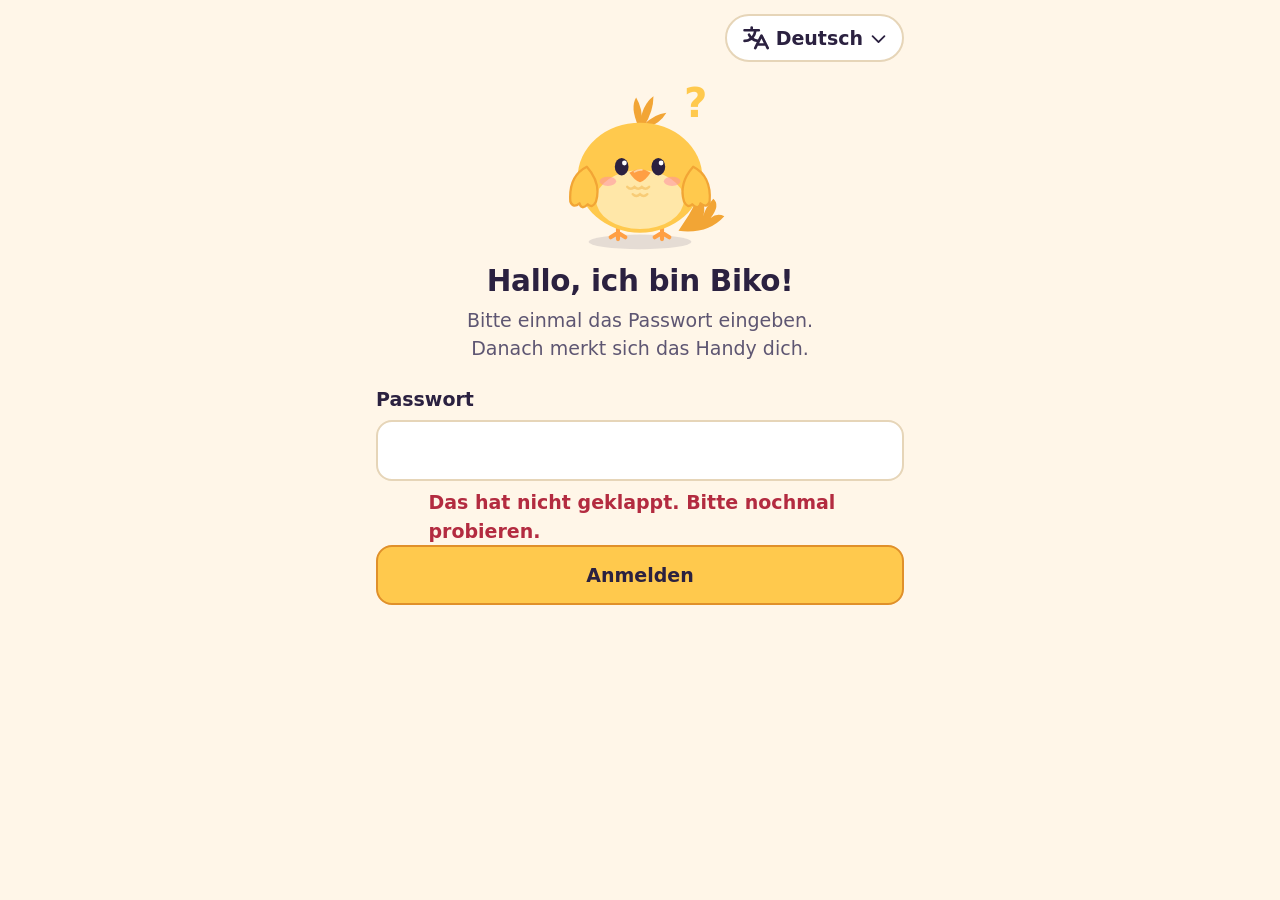
==== commit 413e1635: "Biko warnt vor Betrug: Warnkarte im Gespräch, prüft Bilder und Anrufe von selbst Co-Authored-By: Cla" ====
--- a/assistent/web/index.html
+++ b/assistent/web/index.html
@@ -35,6 +35,7 @@
 <symbol id="i-link" viewBox="0 0 256 256"><path d="M228,104a12,12,0,0,1-24,0V69l-59.51,59.51a12,12,0,0,1-17-17L187,52H152a12,12,0,0,1,0-24h64a12,12,0,0,1,12,12Zm-44,24a12,12,0,0,0-12,12v64H52V84h64a12,12,0,0,0,0-24H48A20,20,0,0,0,28,80V208a20,20,0,0,0,20,20H176a20,20,0,0,0,20-20V140A12,12,0,0,0,184,128Z"/></symbol>
 <symbol id="i-plus" viewBox="0 0 256 256"><path d="M228,128a12,12,0,0,1-12,12H140v76a12,12,0,0,1-24,0V140H40a12,12,0,0,1,0-24h76V40a12,12,0,0,1,24,0v76h76A12,12,0,0,1,228,128Z"/></symbol>
 <symbol id="i-verlauf" viewBox="0 0 256 256"><path d="M140,80v41.21l34.17,20.5a12,12,0,1,1-12.34,20.58l-40-24A12,12,0,0,1,116,128V80a12,12,0,0,1,24,0ZM128,28A99.38,99.38,0,0,0,57.24,57.34c-4.69,4.74-9,9.37-13.24,14V64a12,12,0,0,0-24,0v40a12,12,0,0,0,12,12H72a12,12,0,0,0,0-24H57.77C63,86,68.37,80.22,74.26,74.26a76,76,0,1,1,1.58,109,12,12,0,0,0-16.48,17.46A100,100,0,1,0,128,28Z"/></symbol>
+<symbol id="i-warnung" viewBox="0 0 256 256"><path d="M236.8,188.09,149.35,36.22a24.76,24.76,0,0,0-42.7,0L19.2,188.09a23.51,23.51,0,0,0,0,23.72A24.35,24.35,0,0,0,40.55,224h174.9a24.35,24.35,0,0,0,21.33-12.19A23.51,23.51,0,0,0,236.8,188.09ZM215.46,200H40.55a.42.42,0,0,1-.35-.17.23.23,0,0,1,0-.2L127.62,48.22a.42.42,0,0,1,.76,0l87.45,151.41a.23.23,0,0,1,0,.2A.42.42,0,0,1,215.46,200ZM116,144V104a12,12,0,0,1,24,0v40a12,12,0,0,1-24,0Zm28,36a16,16,0,1,1-16-16A16,16,0,0,1,144,180Z"/></symbol>
 <symbol id="i-pfeil" viewBox="0 0 256 256"><path d="M216.49,104.49l-80,80a12,12,0,0,1-17,0l-80-80a12,12,0,0,1,17-17L128,159l71.51-71.52a12,12,0,0,1,17,17Z"/></symbol>
 </svg>
 
--- a/assistent/web/style.css
+++ b/assistent/web/style.css
@@ -350,6 +350,16 @@
 .entwurf .meldung { scroll-margin-bottom: 250px; }
 .zwei { display: grid; grid-auto-flow: column; grid-auto-columns: 1fr; gap: 10px; }
 .zwei .knopf { padding: 0 12px; }
+/* Warnkarte bei Betrug: rot umrandet und nicht zu übersehen; orange, wenn man nur nachprüfen soll */
+.warnung-karte { --warn: var(--down); --warn-bg: var(--down-bg); border: 3px solid var(--warn); background: var(--warn-bg); }
+.warnung-karte[data-stufe="vorsicht"] { --warn: var(--accent-stark); --warn-bg: var(--card); }
+.warnung-kopf { display: flex; align-items: center; gap: 10px; margin: 0; color: var(--warn); font-weight: 800; font-size: 1.2rem; }
+.warnung-kopf .icon { flex: none; width: 1.6em; height: 1.6em; }
+.warnung-titel { margin: 8px 0 4px; font-size: 1.15rem; font-weight: 700; line-height: 1.35; overflow-wrap: anywhere; }
+.warnung-teil { margin: 12px 0 4px; color: var(--muted); font-weight: 700; font-size: .875rem; }
+.warnung-punkte { margin: 0; padding-left: 1.4em; display: grid; gap: 6px; font-size: 1.1rem; line-height: 1.4; overflow-wrap: anywhere; }
+.warnung-punkte li::marker { color: var(--warn); font-weight: 800; }
+
 /* Links, die Biko gefunden hat: große Knöpfe, darunter klein der Name der Seite */
 .links { align-self: stretch; display: grid; gap: 10px; margin-top: -2px; animation: kommt var(--t-ein) var(--ease-out) both; animation-delay: 120ms; }
 .link-knopf {
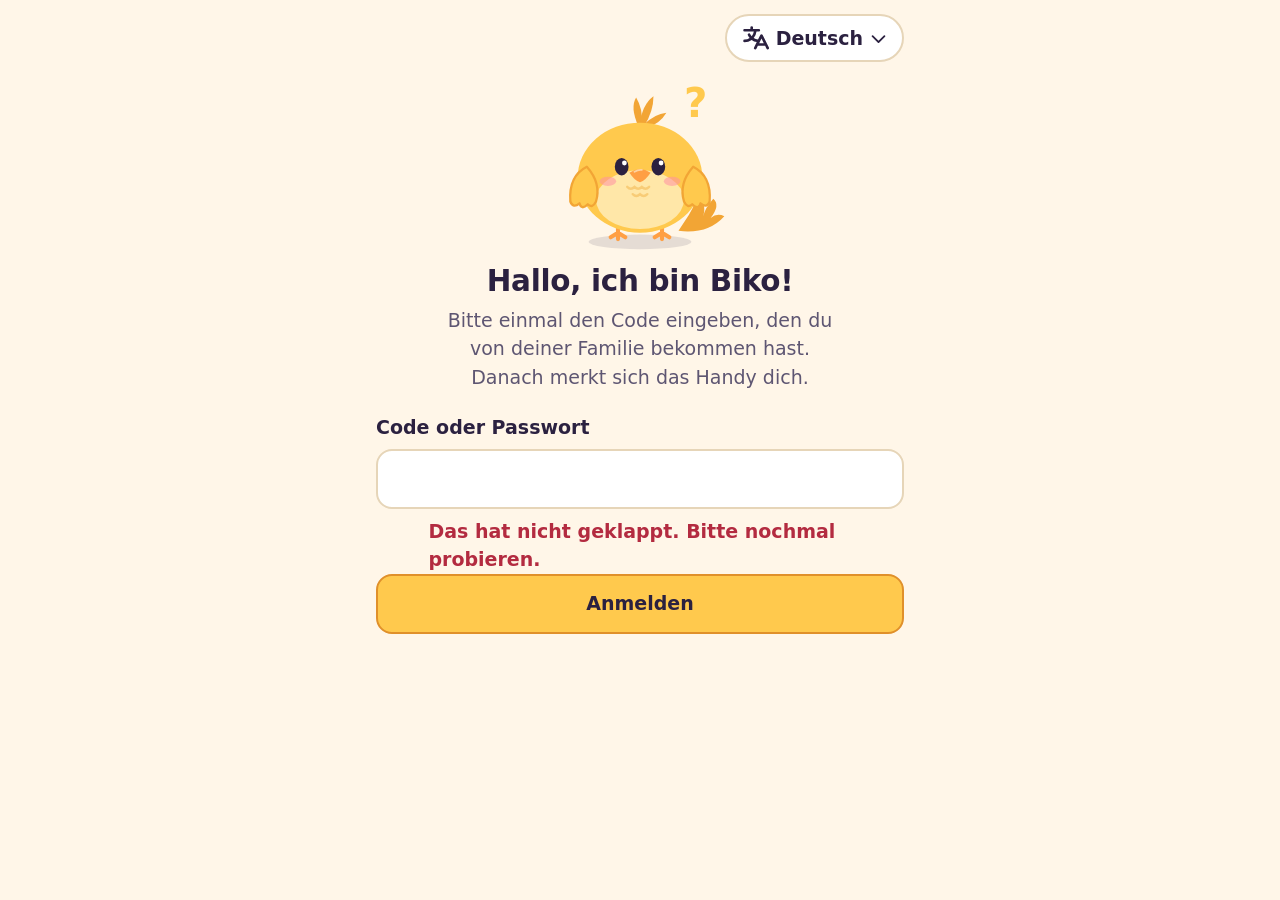
==== commit b24d3305: "Mehrere Personen mit eigenem Login und ein Familienblick Jede Person hat ihre eigenen Daten (persone" ====
--- a/assistent/web/index.html
+++ b/assistent/web/index.html
@@ -57,7 +57,7 @@
     <p class="leise" data-t="login_text"></p>
     <form id="login-form">
       <label for="passwort" data-t="passwort"></label>
-      <input id="passwort" type="password" autocomplete="current-password" required aria-describedby="login-fehler">
+      <input id="passwort" type="text" autocomplete="one-time-code" autocapitalize="off" autocorrect="off" spellcheck="false" required aria-describedby="login-fehler">
       <p id="login-fehler" class="meldung fehler" role="alert"></p>
       <button type="submit" class="knopf haupt druck" data-t="anmelden"></button>
     </form>
@@ -164,6 +164,8 @@
           </div>
         </div>
       </div>
+      <!-- Nur für den Verwalter: zu den Personen, ihren Codes und dem Familienblick -->
+      <a id="zur-familie" class="knopf druck reihe" href="/familie.html" hidden><svg class="icon " aria-hidden="true"><use href="#i-reden"/></svg><span data-t="zur_familie"></span></a>
       <button type="button" id="verlauf-loeschen" class="knopf druck reihe" data-t="vergessen" aria-expanded="false" aria-controls="alle-sicher"></button>
       <div id="alle-sicher" class="sicher karte" hidden>
         <p data-t="alle_loeschen_frage"></p>
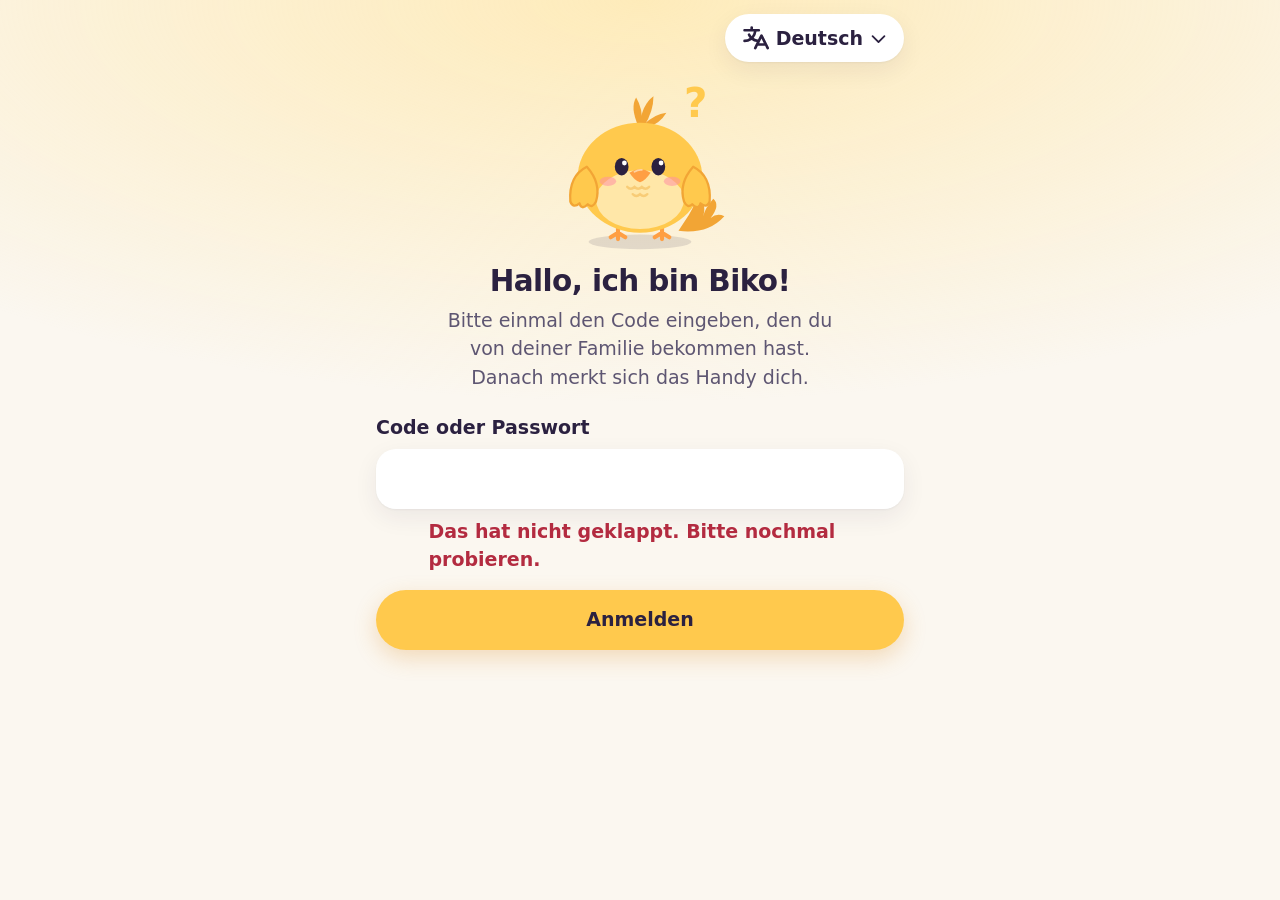
==== commit fe3dfeaf: "Biko Helfer: weicher, moderner Look ohne Umrandungen Flächen heben sich durch sanfte Schatten und ge" ====
--- a/assistent/web/index.html
+++ b/assistent/web/index.html
@@ -3,7 +3,7 @@
 <head>
   <meta charset="utf-8">
   <meta name="viewport" content="width=device-width, initial-scale=1, viewport-fit=cover">
-  <meta name="theme-color" content="#FFF6E8" media="(prefers-color-scheme: light)">
+  <meta name="theme-color" content="#FFEFC6" media="(prefers-color-scheme: light)">
   <meta name="theme-color" content="#1C1830" media="(prefers-color-scheme: dark)">
   <meta name="robots" content="noindex, nofollow">
   <title>Biko Helfer</title>
--- a/assistent/web/style.css
+++ b/assistent/web/style.css
@@ -1,5 +1,6 @@
 /* Biko Helfer. Für ältere Augen und Finger: große Schrift, große Tippflächen, starker Kontrast.
-   Ecken: Knöpfe und Felder 16 px, Karten 22 px, runde Aktionen und Chips ganz rund.
+   Weich und ohne Umrandung: Flächen heben sich durch sanfte Schatten und getönte Füllung ab.
+   Ecken: Knöpfe ganz rund, Felder 20 px, Karten 28 px.
    Bewegung: Eingänge bremsen ab (ease-out), Wege auf dem Bildschirm ease-in-out, Ausgänge 20 % kürzer,
    nichts federt. Nur transform, opacity, clip-path und filter werden bewegt. */
 
@@ -17,11 +18,13 @@
 }
 
 :root {
-  --bg: #FFF6E8;
+  --bg: #FBF7F0;
+  --schein: #FFE7A8;          /* weiches gelbes Licht oben am Bildschirm */
+  --feld: #F4EEE3;            /* getönte Füllung für Felder und Knöpfe auf einer Karte */
   --card: #FFFFFF;
   --ink: #2B2140;
   --muted: #5E5672;
-  --line: #E6D5B8;
+  --line: #E9DFCC;
   --accent: #FFC94D;          /* Biko-Gelb: die eine Akzentfarbe */
   --accent-stark: #E0902A;
   --accent-ink: #2B2140;      /* Schrift auf Gelb */
@@ -31,11 +34,12 @@
   --down: #B32B40;
   --down-bg: #FDE3E6;
   --down-ink: #FFFFFF;        /* Symbol auf Rot */
-  --schatten: 0 6px 20px rgba(43, 33, 64, .10);
-  --schatten-hoch: 0 14px 40px rgba(43, 33, 64, .18);
-
-  --r-feld: 16px;
-  --r-karte: 22px;
+  --schatten: 0 1px 2px rgba(43, 33, 64, .05), 0 8px 24px rgba(43, 33, 64, .07);
+  --schatten-hoch: 0 2px 6px rgba(43, 33, 64, .06), 0 18px 48px rgba(43, 33, 64, .14);
+  --schatten-gelb: 0 8px 22px rgba(224, 144, 42, .28);
+
+  --r-feld: 20px;
+  --r-karte: 28px;
   --schrift: 1;
   /* Lateinisch: Atkinson Hyperlegible (für schwache Augen gezeichnet). Chinesisch: die Schrift des Handys. */
   --font: "Atkinson Hyperlegible Next", "PingFang SC", "Hiragino Sans GB", "Noto Sans SC", "Microsoft YaHei", system-ui, sans-serif;
@@ -50,6 +54,8 @@
 @media (prefers-color-scheme: dark) {
   :root {
     --bg: #1C1830;
+    --schein: #3A2F5C;
+    --feld: #342E50;
     --card: #28233F;
     --ink: #F6F0FF;
     --muted: #BDB5D6;
@@ -61,8 +67,9 @@
     --down: #FF8E9C;
     --down-bg: #43243A;
     --down-ink: #2B2140;
-    --schatten: 0 6px 20px rgba(0, 0, 0, .35);
-    --schatten-hoch: 0 14px 40px rgba(0, 0, 0, .5);
+    --schatten: 0 1px 2px rgba(0, 0, 0, .25), 0 8px 24px rgba(0, 0, 0, .3);
+    --schatten-hoch: 0 2px 6px rgba(0, 0, 0, .3), 0 18px 48px rgba(0, 0, 0, .5);
+    --schatten-gelb: 0 8px 22px rgba(0, 0, 0, .35);
     color-scheme: dark;
   }
 }
@@ -75,12 +82,16 @@
   -webkit-font-smoothing: antialiased; -webkit-tap-highlight-color: transparent;
   caret-color: var(--accent-stark);
 }
+body::before {
+  content: ""; position: fixed; inset: 0 0 auto 0; height: 62vh; z-index: -1; pointer-events: none;
+  background: radial-gradient(110% 100% at 50% 0%, var(--schein) 0%, transparent 72%); opacity: .75;
+}
 ::selection { background: var(--accent); color: var(--accent-ink); }
 [hidden] { display: none !important; }
 button, input, textarea, select { font: inherit; color: inherit; }
 :focus-visible { outline: 3px solid var(--ink); outline-offset: 2px; }
-h1 { font-size: 1.55rem; font-weight: 800; line-height: 1.15; letter-spacing: -0.01em; margin: 0; text-wrap: balance; }
-h2 { font-size: 1.2rem; font-weight: 800; line-height: 1.2; margin: 0 0 .25rem; }
+h1 { font-size: 1.55rem; font-weight: 800; line-height: 1.15; letter-spacing: -0.02em; margin: 0; text-wrap: balance; }
+h2 { font-size: 1.2rem; font-weight: 800; line-height: 1.2; letter-spacing: -0.01em; margin: 0 0 .25rem; }
 p { margin: 0; }
 .leise { color: var(--muted); }
 .klein { font-size: .875rem; }
@@ -111,7 +122,7 @@
 .kopf.gross { display: flex; flex-direction: column; text-align: center; padding: 40px 0 0; gap: 6px; }
 .kopf.gross > div { display: block; }
 .kopf.gross .biko-platz { width: min(200px, 50vw, 22dvh); }
-.kopf.gross h1 { font-size: 1.55rem; }
+.kopf.gross h1 { font-size: 1.9rem; }
 .kopf.gross p { max-width: 30ch; margin: .2rem auto 0; }
 .ansicht > .knopf { margin-bottom: 14px; }
 
@@ -124,11 +135,13 @@
 .knopf {
   display: inline-flex; align-items: center; justify-content: center; gap: 10px;
   width: 100%; min-height: 60px; padding: 0 22px;
-  border-radius: var(--r-feld); border: 2px solid var(--line);
+  border-radius: 999px; border: 2px solid transparent;
   background: var(--card); color: var(--ink); font-weight: 700; cursor: pointer;
-  position: relative;
-}
-.knopf.haupt { background: var(--accent); border-color: var(--accent-stark); color: var(--accent-ink); }
+  position: relative; box-shadow: var(--schatten);
+}
+.knopf.haupt { background: var(--accent); color: var(--accent-ink); box-shadow: var(--schatten-gelb); }
+/* Auf einer Karte: getönt statt schwebend */
+.karte .knopf:not(.haupt), .entwurf .knopf:not(.haupt), .erinnerung .knopf:not(.haupt), .gespraech .knopf:not(.haupt) { background: var(--feld); box-shadow: none; }
 .knopf:disabled { opacity: .6; cursor: default; }
 /* Drücken: sofort kleiner (solange gehalten ohne Übergang), Loslassen weich */
 .druck { transition: transform var(--t-druck) var(--ease-out); }
@@ -153,13 +166,14 @@
 }
 
 /* ---------- Formulare ---------- */
-.karte { background: var(--card); border-radius: var(--r-karte); padding: 18px; margin: 0 0 16px; box-shadow: var(--schatten); }
+.karte { background: var(--card); border-radius: var(--r-karte); padding: 20px; margin: 0 0 16px; box-shadow: var(--schatten); }
 label, .label { display: block; font-weight: 700; margin: 1rem 0 .35rem; padding: 0; }
 .karte > label:first-child, .karte > h2 + label { margin-top: .2rem; }
 input[type="text"], input[type="password"], textarea, select {
   width: 100%; min-height: 58px; padding: 14px;
-  background: var(--card); border: 2px solid var(--line); border-radius: var(--r-feld);
-}
+  background: var(--feld); border: 2px solid transparent; border-radius: var(--r-feld);
+}
+.login input[type="text"] { background: var(--card); box-shadow: var(--schatten); }
 textarea { resize: none; display: block; }
 input::placeholder, textarea::placeholder { color: var(--muted); opacity: 1; }
 input:focus-visible, textarea:focus-visible, select:focus-visible { outline: 3px solid var(--accent-stark); outline-offset: 1px; border-color: var(--accent-stark); }
@@ -187,13 +201,13 @@
 
 /* Auswahl in Segmenten: die gelbe Ebene liegt darüber und wird auf die gewählte Stelle zugeschnitten.
    So wechselt die Schriftfarbe genau an der Kante, während der Ausschnitt wandert. */
-.segment { position: relative; display: grid; grid-auto-flow: column; grid-auto-columns: 1fr; padding: 4px; border-radius: var(--r-feld); background: var(--bg); border: 2px solid var(--line); }
-.segment button { min-height: 52px; padding: 0 2px; border: 0; background: none; font-weight: 700; font-size: .92rem; color: var(--muted); border-radius: 12px; cursor: pointer; transition: transform var(--t-druck) var(--ease-out); }
+.segment { position: relative; display: grid; grid-auto-flow: column; grid-auto-columns: 1fr; padding: 5px; border-radius: 999px; background: var(--feld); }
+.segment button { min-height: 52px; padding: 0 2px; border: 0; background: none; font-weight: 700; font-size: .92rem; color: var(--muted); border-radius: 999px; cursor: pointer; transition: transform var(--t-druck) var(--ease-out); }
 .segment button:active, #sprache-menue button:active { transform: scale(0.97); transition-duration: 40ms; }
 .segment .oben {
-  position: absolute; inset: 4px; display: grid; grid-auto-flow: column; grid-auto-columns: 1fr;
-  background: var(--accent); color: var(--accent-ink); border-radius: 12px; pointer-events: none;
-  clip-path: inset(0 66.667% 0 0 round 12px);
+  position: absolute; inset: 5px; display: grid; grid-auto-flow: column; grid-auto-columns: 1fr;
+  background: var(--accent); color: var(--accent-ink); border-radius: 999px; pointer-events: none;
+  clip-path: inset(0 66.667% 0 0 round 999px);
   transition: clip-path 260ms var(--ease-in-out);
 }
 .segment .oben span { display: grid; place-items: center; text-align: center; padding: 0 2px; font-weight: 700; font-size: .92rem; }
@@ -203,7 +217,7 @@
 @media (min-width: 592px) { .sprache { right: calc(50% - 280px + 16px); } }
 #sprache-knopf {
   display: inline-flex; align-items: center; gap: 6px; min-height: 48px; padding: 0 14px;
-  border-radius: 999px; border: 2px solid var(--line); background: var(--card); font-weight: 700; cursor: pointer;
+  border-radius: 999px; border: 2px solid transparent; background: var(--card); box-shadow: var(--schatten); font-weight: 700; cursor: pointer;
 }
 #sprache-knopf .pfeil { width: 1em; height: 1em; transition: transform 200ms var(--ease-out); }
 /* Neben einem Titel ist der Knopf nur das Sprachsymbol */
@@ -212,12 +226,12 @@
 #sprache-knopf[aria-expanded="true"] .pfeil { transform: rotate(180deg); }
 #sprache-menue {
   position: absolute; right: 0; top: calc(100% + 8px); min-width: 190px; padding: 6px;
-  background: var(--card); border: 2px solid var(--line); border-radius: var(--r-feld); box-shadow: var(--schatten-hoch);
+  background: var(--card); border-radius: 24px; box-shadow: var(--schatten-hoch);
   transform-origin: calc(100% - 28px) -8px;   /* geht am Knopf auf */
 }
 #sprache-menue button {
   display: flex; align-items: center; justify-content: space-between; gap: 12px; width: 100%; min-height: 56px; padding: 0 14px;
-  border: 0; border-radius: 12px; background: none; font-weight: 700; cursor: pointer; text-align: left;
+  border: 0; border-radius: 18px; background: none; font-weight: 700; cursor: pointer; text-align: left;
   transition: transform var(--t-druck) var(--ease-out);
 }
 #sprache-menue button[aria-checked="true"] { background: var(--blase); }
@@ -227,14 +241,14 @@
 /* ---------- Reden ---------- */
 .vorschlaege, .vorschlaege-geist { display: grid; gap: 10px; margin: 6px 0 16px; }
 .vorschlag, .vorschlag-geist {
-  min-height: 58px; padding: 12px 18px; text-align: left; cursor: pointer;
-  background: var(--card); border: 2px solid var(--line); border-radius: var(--r-feld); box-shadow: var(--schatten);
+  min-height: 60px; padding: 12px 22px; text-align: left; cursor: pointer;
+  background: var(--card); border: 2px solid transparent; border-radius: 999px; box-shadow: var(--schatten);
 }
 .verlauf { display: flex; flex-direction: column; gap: 12px; margin-bottom: 14px; }
-.blase { max-width: 88%; padding: 12px 16px; border-radius: 22px; white-space: pre-wrap; overflow-wrap: anywhere; }
-.blase.ich { align-self: flex-end; background: var(--card); border: 2px solid var(--line); border-bottom-right-radius: 8px; }
-.blase.biko-sagt { align-self: flex-start; background: var(--blase); border-bottom-left-radius: 8px; animation: kommt var(--t-ein) var(--ease-out) both; }
-.blase.biko-sagt-live { align-self: flex-start; background: var(--blase); border-bottom-left-radius: 8px; animation: kommt var(--t-ein) var(--ease-out) both; }
+.blase { max-width: 88%; padding: 13px 18px; border-radius: 26px; white-space: pre-wrap; overflow-wrap: anywhere; }
+.blase.ich { align-self: flex-end; background: var(--card); box-shadow: var(--schatten); border-bottom-right-radius: 10px; }
+.blase.biko-sagt { align-self: flex-start; background: var(--blase); border-bottom-left-radius: 10px; animation: kommt var(--t-ein) var(--ease-out) both; }
+.blase.biko-sagt-live { align-self: flex-start; background: var(--blase); border-bottom-left-radius: 10px; animation: kommt var(--t-ein) var(--ease-out) both; }
 .blase.biko-sagt.gleich-da { animation: none; } /* ersetzt die mitlaufende Antwort, ohne nochmal hereinzukommen */
 .blase.fehler-blase { align-self: flex-start; background: var(--down-bg); color: var(--down); font-weight: 700; }
 .blase .vorlesen {
@@ -250,7 +264,7 @@
 .notiz .icon { color: var(--up); grid-row: span 2; }
 .notiz strong { color: var(--up); }
 .notiz .wann { grid-column: 2; font-weight: 700; font-variant-numeric: tabular-nums; }
-.notiz.gestrichen { background: var(--card); border: 2px solid var(--line); padding: 8px 14px 8px 10px; }
+.notiz.gestrichen { background: var(--feld); }
 .notiz.gestrichen .icon, .notiz.gestrichen strong { color: var(--muted); }
 .blase.denkt { align-self: flex-start; background: var(--blase); display: inline-flex; gap: 7px; align-items: center; min-height: 52px; }
 .blase.denkt i { width: 9px; height: 9px; border-radius: 50%; background: var(--muted); animation: punkt 1.1s ease-in-out infinite; }
@@ -282,9 +296,11 @@
 body.dolmetscht .blase.biko-sagt { font-size: 1.4em; line-height: 1.35; }
 .eingabe {
   display: flex; align-items: flex-end; gap: 10px; padding: 8px;
-  background: var(--card); border: 2px solid var(--line); border-radius: 30px; box-shadow: var(--schatten);
-}
-.eingabe textarea { border: 0; background: none; font-size: min(1rem, 21px); min-height: 60px; max-height: 9.5rem; padding: 16px 6px 14px 14px; flex: 1; outline: none; }
+  background: var(--card); border: 2px solid transparent; border-radius: 38px; box-shadow: var(--schatten-hoch);
+  transition: border-color 200ms ease;
+}
+.eingabe textarea { border: 0; background: none; font-size: min(1rem, 21px); min-height: 60px; max-height: 9.5rem; padding: 16px 0 14px 14px; flex: 1; min-width: 0; outline: none; }
+.eingabe textarea::placeholder { white-space: nowrap; overflow: hidden; text-overflow: ellipsis; }
 .eingabe:focus-within { border-color: var(--accent-stark); }
 /* Kamera: ein Foto von einem Brief, Biko erklärt ihn */
 #foto-knopf {
@@ -296,11 +312,11 @@
 .eingabe textarea { padding-left: 2px; }
 #chat-knopf {
   position: relative; flex: none; width: 64px; height: 64px; border-radius: 50%; border: 0; cursor: pointer;
-  display: grid; place-items: center; background: var(--accent); color: var(--accent-ink);
+  display: grid; place-items: center; background: var(--accent); color: var(--accent-ink); box-shadow: var(--schatten-gelb);
   transition: transform var(--t-druck) var(--ease-out), background-color 200ms ease, color 200ms ease;
 }
 #chat-knopf .wechsel { font-size: 1.25rem; }
-#chat-knopf[data-art="stopp"] { background: var(--down); color: var(--down-ink); }
+#chat-knopf[data-art="stopp"] { background: var(--down); color: var(--down-ink); box-shadow: none; }
 #chat-knopf[data-art="stopp"]::before {
   content: ""; position: absolute; inset: 0; border-radius: 50%; pointer-events: none;
   border: 3px solid var(--down); animation: welle 1.4s ease-out infinite;
@@ -308,7 +324,8 @@
 @keyframes welle { from { transform: scale(1); opacity: .7; } to { transform: scale(1.5); opacity: 0; } }
 
 /* Im Gespräch bleibt der kleine Biko oben stehen: an ihm sieht man, ob er zuhört oder nachdenkt */
-#reden-kopf:not(.gross) { position: sticky; top: 0; z-index: 3; margin: 0 -16px 12px; padding: 8px 80px 8px 16px; background: var(--bg); }
+#reden-kopf:not(.gross) { position: sticky; top: 0; z-index: 3; margin: 0 -16px 12px; padding: 8px 80px 8px 16px;
+  background: color-mix(in srgb, var(--bg) 90%, transparent); -webkit-backdrop-filter: blur(20px); backdrop-filter: blur(20px); }
 #reden-kopf:not(.gross) p { display: none; }
 #chat-knopf:disabled { opacity: .5; cursor: default; }
 /* Kopie, die kurz stehen bleibt und ausblendet (bewegung.js) */
@@ -318,7 +335,7 @@
 #profil-speichern .wechsel { position: absolute; left: 20px; }
 /* Die Nachricht, die Biko für jemanden geschrieben hat: ein Blatt unter seiner Antwort, zum Kopieren */
 .entwurf {
-  align-self: stretch; margin: -2px 0 2px; padding: 14px 16px 16px; border-radius: var(--r-karte);
+  align-self: stretch; margin: -2px 0 2px; padding: 18px 18px 18px; border-radius: var(--r-karte);
   background: var(--card); box-shadow: var(--schatten);   /* wird von oben nach unten aufgedeckt (bewegung.js) */
 }
 .entwurf-an { display: flex; align-items: center; gap: 8px; color: var(--muted); font-weight: 700; font-size: .875rem; }
@@ -327,7 +344,7 @@
 .liste-eintraege { list-style: none; display: grid; gap: 8px; margin: 10px 0 8px; padding: 0; }
 .eintrag {
   width: 100%; min-height: 56px; display: flex; align-items: center; gap: 14px; padding: 8px 14px;
-  background: var(--card); border: 2px solid var(--line); border-radius: var(--r-feld);
+  background: var(--feld); border: 2px solid transparent; border-radius: var(--r-feld);
   font: inherit; font-size: 1.15rem; line-height: 1.3; color: var(--ink); text-align: left; cursor: pointer;
 }
 .eintrag .haken {
@@ -364,14 +381,14 @@
 .links { align-self: stretch; display: grid; gap: 10px; margin-top: -2px; animation: kommt var(--t-ein) var(--ease-out) both; animation-delay: 120ms; }
 .link-knopf {
   display: flex; align-items: center; gap: 14px; min-height: 64px; padding: 10px 18px;
-  background: var(--card); border: 2px solid var(--line); border-radius: var(--r-feld); box-shadow: var(--schatten);
+  background: var(--card); border: 2px solid transparent; border-radius: var(--r-karte); box-shadow: var(--schatten);
   color: var(--ink); text-decoration: none;
 }
 .link-knopf > span { display: grid; min-width: 0; }
 .link-knopf strong { overflow-wrap: anywhere; line-height: 1.25; }
 .link-knopf .seite { color: var(--muted); font-size: .875rem; overflow: hidden; text-overflow: ellipsis; white-space: nowrap; }
 /* Anrufen: der wichtigste Knopf unter der Antwort, in Biko-Gelb */
-.link-knopf.anruf { background: var(--accent); border-color: var(--accent-stark); color: var(--accent-ink); }
+.link-knopf.anruf { background: var(--accent); color: var(--accent-ink); box-shadow: var(--schatten-gelb); }
 .link-knopf.anruf .seite { color: inherit; opacity: .8; }
 a.knopf { text-decoration: none; }
 
@@ -379,7 +396,7 @@
 /* Im Gespräch steht neben dem kleinen Biko statt der Begrüßung der Knopf für ein neues Gespräch */
 .pille {
   display: inline-flex; align-items: center; gap: 8px; min-height: 48px; padding: 4px 16px 4px 12px; justify-self: start;
-  border-radius: 999px; border: 2px solid var(--line); background: var(--card); font-weight: 700; font-size: .92rem; line-height: 1.15;
+  border-radius: 999px; border: 2px solid transparent; background: var(--card); box-shadow: var(--schatten); font-weight: 700; font-size: .92rem; line-height: 1.15;
   text-align: left; cursor: pointer;
 }
 .pille .icon { width: 1.25em; height: 1.25em; }
@@ -409,18 +426,18 @@
 .erinnerung .tage-text { color: var(--muted); font-size: .875rem; }
 .wissen-zeile { grid-template-columns: 1fr auto; }
 .weg {
-  width: 56px; height: 56px; display: grid; place-items: center; border-radius: var(--r-feld);
-  border: 2px solid var(--line); background: var(--card); color: var(--down); cursor: pointer;
+  width: 56px; height: 56px; display: grid; place-items: center; border-radius: 50%;
+  border: 2px solid transparent; background: var(--down-bg); color: var(--down); cursor: pointer;
 }
 .erinnerung.neu { animation: reihe 320ms var(--ease-out) both; }
 /* Nachfrage vor dem Löschen */
 .sicher { display: grid; grid-template-columns: 1fr 1fr; gap: 10px; }
 .sicher p { grid-column: 1 / -1; font-weight: 700; }
-.sicher .ja { border-color: var(--down); color: var(--down); }
+.sicher .ja, .karte .sicher .ja, .erinnerung .sicher .ja, .gespraech .sicher .ja { background: var(--down-bg); color: var(--down); }
 .sicher .knopf { margin-top: 0; padding: 0 12px; }
 .erinnerung .sicher { grid-column: 1 / -1; padding: 4px 6px 6px 0; }
 .gespraech .sicher { grid-column: 1 / -1; padding: 4px 0 6px 10px; }
-.leer-zeile { color: var(--muted); padding: 22px 18px; border: 2px dashed var(--line); border-radius: var(--r-karte); }
+.leer-zeile { color: var(--muted); padding: 22px 20px; border-radius: var(--r-karte); background: color-mix(in srgb, var(--card) 65%, transparent); }
 
 /* ---------- Erinnerung, die gerade fällig ist ---------- */
 .alarm {
@@ -439,21 +456,23 @@
 .login .biko-platz { width: min(220px, 58vw); aspect-ratio: 240 / 210; margin: 0 auto 8px; }
 .login form { text-align: left; margin-top: 22px; }
 .login p { max-width: 32ch; margin: .4rem auto 0; }
+.login form .knopf { margin-top: 16px; }
 
 /* ---------- Leiste unten: ein Kissen wandert zum gewählten Bereich ---------- */
 .leiste {
   position: fixed; z-index: 10; left: 50%; translate: -50% 0; bottom: max(12px, env(safe-area-inset-bottom));
   width: min(528px, calc(100% - 24px)); display: grid; grid-template-columns: repeat(3, 1fr); padding: 6px;
-  background: var(--card); border: 2px solid var(--line); border-radius: 26px; box-shadow: var(--schatten-hoch);
+  background: color-mix(in srgb, var(--card) 86%, transparent); border-radius: 999px; box-shadow: var(--schatten-hoch);
+  -webkit-backdrop-filter: blur(18px) saturate(1.4); backdrop-filter: blur(18px) saturate(1.4);
 }
 .leiste-kissen {
-  position: absolute; left: 0; top: 6px; bottom: 6px; width: 10px; border-radius: 20px; background: var(--accent);
+  position: absolute; left: 0; top: 6px; bottom: 6px; width: 10px; border-radius: 999px; background: var(--accent);
   pointer-events: none; opacity: 0; transform: translateX(0px);
 }
 .leiste-kissen.bereit { opacity: 1; }
 .leiste button {
   position: relative; min-height: 70px; display: flex; flex-direction: column; align-items: center; justify-content: center; gap: 2px;
-  border: 0; background: none; border-radius: 20px; cursor: pointer;
+  border: 0; background: none; border-radius: 999px; cursor: pointer;
   font-size: calc(15px + (var(--schrift) - 1) * 6px); font-weight: 700; color: var(--muted);
   transition: color 200ms ease, transform var(--t-druck) var(--ease-out);
 }
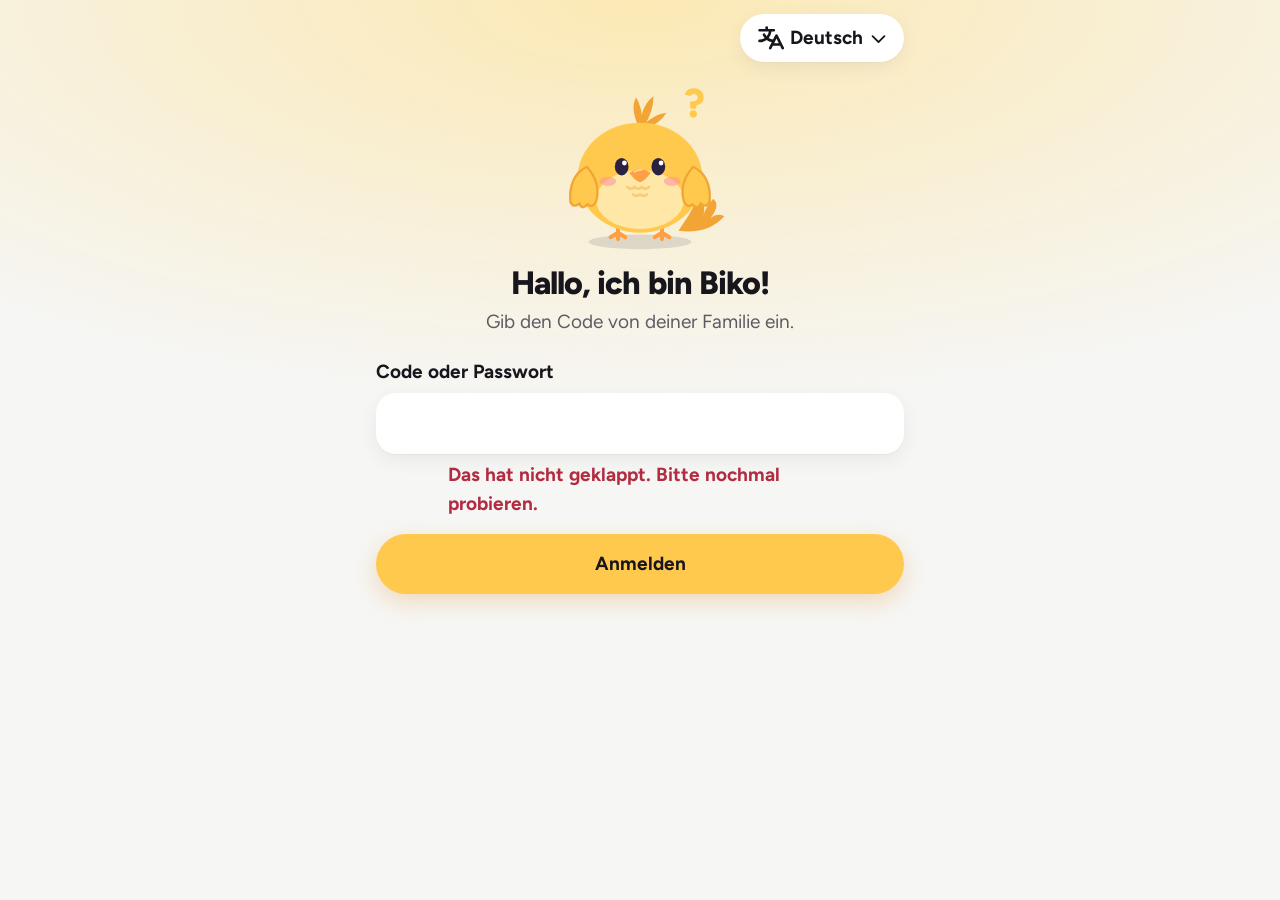
==== commit c7305ccf: "Biko Helfer: moderner Look und weniger Text Neue Schrift Figtree, neutrales Hell statt Creme, fast s" ====
--- a/assistent/web/index.html
+++ b/assistent/web/index.html
@@ -9,7 +9,7 @@
   <title>Biko Helfer</title>
   <link rel="icon" href="icon.svg" type="image/svg+xml">
   <link rel="manifest" href="manifest.webmanifest">
-  <link rel="preload" href="fonts/atkinson-latin.woff2" as="font" type="font/woff2" crossorigin>
+  <link rel="preload" href="fonts/figtree-latin.woff2" as="font" type="font/woff2" crossorigin>
   <link rel="stylesheet" href="style.css">
   <link rel="stylesheet" href="biko.css">
 </head>
@@ -33,6 +33,8 @@
 <symbol id="i-liste" viewBox="0 0 256 256"><path d="M96,64a12,12,0,0,1,12-12H216a12,12,0,0,1,0,24H108A12,12,0,0,1,96,64Zm120,52H108a12,12,0,0,0,0,24H216a12,12,0,0,0,0-24Zm0,64H108a12,12,0,0,0,0,24H216a12,12,0,0,0,0-24ZM40,64a16,16,0,1,0,32,0a16,16,0,1,0-32,0ZM40,128a16,16,0,1,0,32,0a16,16,0,1,0-32,0ZM40,192a16,16,0,1,0,32,0a16,16,0,1,0-32,0Z"/></symbol>
 <symbol id="i-kamera" viewBox="0 0 256 256"><path d="M208,56H180.28L166.65,35.56A8,8,0,0,0,160,32H96a8,8,0,0,0-6.65,3.56L75.71,56H48A24,24,0,0,0,24,80V192a24,24,0,0,0,24,24H208a24,24,0,0,0,24-24V80A24,24,0,0,0,208,56Zm8,136a8,8,0,0,1-8,8H48a8,8,0,0,1-8-8V80a8,8,0,0,1,8-8H80a8,8,0,0,0,6.66-3.56L100.28,48h55.43l13.63,20.44A8,8,0,0,0,176,72h32a8,8,0,0,1,8,8ZM128,88a44,44,0,1,0,44,44A44.05,44.05,0,0,0,128,88Zm0,72a28,28,0,1,1,28-28A28,28,0,0,1,128,160Z"/></symbol>
 <symbol id="i-link" viewBox="0 0 256 256"><path d="M228,104a12,12,0,0,1-24,0V69l-59.51,59.51a12,12,0,0,1-17-17L187,52H152a12,12,0,0,1,0-24h64a12,12,0,0,1,12,12Zm-44,24a12,12,0,0,0-12,12v64H52V84h64a12,12,0,0,0,0-24H48A20,20,0,0,0,28,80V208a20,20,0,0,0,20,20H176a20,20,0,0,0,20-20V140A12,12,0,0,0,184,128Z"/></symbol>
+<symbol id="i-angebot" viewBox="0 0 256 256"><g fill="none" stroke="currentColor" stroke-width="22" stroke-linecap="round"><path d="M196 60 60 196"/><circle cx="76" cy="76" r="26"/><circle cx="180" cy="180" r="26"/></g></symbol>
+<symbol id="i-herz" viewBox="0 0 256 256"><path fill="none" stroke="currentColor" stroke-width="22" stroke-linejoin="round" d="M128 216S28 160 28 92a52 52 0 0 1 100-20 52 52 0 0 1 100 20c0 68-100 124-100 124Z"/></symbol>
 <symbol id="i-plus" viewBox="0 0 256 256"><path d="M228,128a12,12,0,0,1-12,12H140v76a12,12,0,0,1-24,0V140H40a12,12,0,0,1,0-24h76V40a12,12,0,0,1,24,0v76h76A12,12,0,0,1,228,128Z"/></symbol>
 <symbol id="i-verlauf" viewBox="0 0 256 256"><path d="M140,80v41.21l34.17,20.5a12,12,0,1,1-12.34,20.58l-40-24A12,12,0,0,1,116,128V80a12,12,0,0,1,24,0ZM128,28A99.38,99.38,0,0,0,57.24,57.34c-4.69,4.74-9,9.37-13.24,14V64a12,12,0,0,0-24,0v40a12,12,0,0,0,12,12H72a12,12,0,0,0,0-24H57.77C63,86,68.37,80.22,74.26,74.26a76,76,0,1,1,1.58,109,12,12,0,0,0-16.48,17.46A100,100,0,1,0,128,28Z"/></symbol>
 <symbol id="i-warnung" viewBox="0 0 256 256"><path d="M236.8,188.09,149.35,36.22a24.76,24.76,0,0,0-42.7,0L19.2,188.09a23.51,23.51,0,0,0,0,23.72A24.35,24.35,0,0,0,40.55,224h174.9a24.35,24.35,0,0,0,21.33-12.19A23.51,23.51,0,0,0,236.8,188.09ZM215.46,200H40.55a.42.42,0,0,1-.35-.17.23.23,0,0,1,0-.2L127.62,48.22a.42.42,0,0,1,.76,0l87.45,151.41a.23.23,0,0,1,0,.2A.42.42,0,0,1,215.46,200ZM116,144V104a12,12,0,0,1,24,0v40a12,12,0,0,1-24,0Zm28,36a16,16,0,1,1-16-16A16,16,0,0,1,144,180Z"/></symbol>
@@ -71,7 +73,6 @@
         <div class="biko-platz" data-biko="haupt" id="biko-reden"></div>
         <div>
           <h1 id="gruss"></h1>
-          <p class="leise" data-t="reden_text"></p>
         </div>
         <button type="button" id="neu-im-kopf" class="pille druck"><svg class="icon " aria-hidden="true"><use href="#i-plus"/></svg><span data-t="neues_gespraech"></span></button>
       </header>
@@ -101,7 +102,6 @@
         <div class="biko-platz" data-biko></div>
         <div>
           <h1 data-t="gespraeche_titel"></h1>
-          <p class="leise" data-t="gespraeche_text"></p>
         </div>
       </header>
       <button type="button" id="neues-gespraech" class="knopf haupt druck reihe"><svg class="icon " aria-hidden="true"><use href="#i-plus"/></svg><span data-t="neues_gespraech"></span></button>
@@ -114,23 +114,19 @@
         <div class="biko-platz" data-biko></div>
         <div>
           <h1 data-t="einstellen_titel"></h1>
-          <p class="leise" data-t="einstellen_text"></p>
         </div>
       </header>
       <div class="abschnitt reihe">
         <h2 data-t="gemerkt_titel"></h2>
-        <p class="leise klein" data-t="gemerkt_hilfe"></p>
       </div>
       <ul id="erinnerungen" class="liste" aria-live="polite"></ul>
       <button type="button" id="ton-test" class="knopf druck reihe"><svg class="icon " aria-hidden="true"><use href="#i-erinnern"/></svg><span data-t="ton_test"></span></button>
       <div class="abschnitt reihe">
         <h2 data-t="wissen_titel"></h2>
-        <p class="leise klein" data-t="wissen_hilfe"></p>
       </div>
       <form id="profil-form" class="karte reihe">
         <label for="profil-name" data-t="name"></label>
-        <input id="profil-name" type="text" maxlength="80" aria-describedby="profil-name-hilfe" autocomplete="off">
-        <p class="hilfe detail" id="profil-name-hilfe" data-t="name_hilfe"></p>
+        <input id="profil-name" type="text" maxlength="80" data-t-ph="name_hilfe" autocomplete="off">
         <label for="profil-anrede" data-t="anrede"></label>
         <select id="profil-anrede">
           <option value="du" data-t="anrede_du"></option>
@@ -144,7 +140,6 @@
       <!-- Alles andere über die Person merkt sich Biko im Gespräch selbst. Hier kann die Familie nur nachsehen und löschen. -->
       <div class="abschnitt reihe">
         <h2 data-t="weiss_titel"></h2>
-        <p class="leise klein" data-t="weiss_hilfe"></p>
       </div>
       <ul id="wissen" class="liste" aria-live="polite"></ul>
       <div class="karte reihe">
--- a/assistent/web/style.css
+++ b/assistent/web/style.css
@@ -1,48 +1,49 @@
 /* Biko Helfer. Für ältere Augen und Finger: große Schrift, große Tippflächen, starker Kontrast.
+   Modern und ruhig: neutrales Hell, fast schwarze Schrift, Biko-Gelb als einzige Farbe, wenig Text.
    Weich und ohne Umrandung: Flächen heben sich durch sanfte Schatten und getönte Füllung ab.
    Ecken: Knöpfe ganz rund, Felder 20 px, Karten 28 px.
    Bewegung: Eingänge bremsen ab (ease-out), Wege auf dem Bildschirm ease-in-out, Ausgänge 20 % kürzer,
    nichts federt. Nur transform, opacity, clip-path und filter werden bewegt. */
 
 @font-face {
-  font-family: "Atkinson Hyperlegible Next";
-  font-style: normal; font-weight: 200 800; font-display: swap;
-  src: url(fonts/atkinson-latin-ext.woff2) format("woff2");
+  font-family: "Figtree";
+  font-style: normal; font-weight: 300 900; font-display: swap;
+  src: url(fonts/figtree-latin-ext.woff2) format("woff2");
   unicode-range: U+0100-02BA, U+02BD-02C5, U+02C7-02CC, U+02CE-02D7, U+02DD-02FF, U+0304, U+0308, U+0329, U+1D00-1DBF, U+1E00-1E9F, U+1EF2-1EFF, U+2020, U+20A0-20AB, U+20AD-20C0, U+2113, U+2C60-2C7F, U+A720-A7FF;
 }
 @font-face {
-  font-family: "Atkinson Hyperlegible Next";
-  font-style: normal; font-weight: 200 800; font-display: swap;
-  src: url(fonts/atkinson-latin.woff2) format("woff2");
+  font-family: "Figtree";
+  font-style: normal; font-weight: 300 900; font-display: swap;
+  src: url(fonts/figtree-latin.woff2) format("woff2");
   unicode-range: U+0000-00FF, U+0131, U+0152-0153, U+02BB-02BC, U+02C6, U+02DA, U+02DC, U+0304, U+0308, U+0329, U+2000-206F, U+20AC, U+2122, U+2191, U+2193, U+2212, U+2215, U+FEFF, U+FFFD;
 }
 
 :root {
-  --bg: #FBF7F0;
-  --schein: #FFE7A8;          /* weiches gelbes Licht oben am Bildschirm */
-  --feld: #F4EEE3;            /* getönte Füllung für Felder und Knöpfe auf einer Karte */
+  --bg: #F6F6F4;
+  --schein: #FFE08A;          /* weiches gelbes Licht oben am Bildschirm */
+  --feld: #F0F0ED;            /* getönte Füllung für Felder und Knöpfe auf einer Karte */
   --card: #FFFFFF;
-  --ink: #2B2140;
-  --muted: #5E5672;
-  --line: #E9DFCC;
+  --ink: #17161C;
+  --muted: #5C5B64;
+  --line: #E3E3DF;
   --accent: #FFC94D;          /* Biko-Gelb: die eine Akzentfarbe */
   --accent-stark: #E0902A;
-  --accent-ink: #2B2140;      /* Schrift auf Gelb */
-  --blase: #FFEFC2;           /* Bikos Sprechblase */
+  --accent-ink: #17161C;      /* Schrift auf Gelb */
+  --blase: #FFF0C2;           /* Bikos Sprechblase */
   --up: #0F7A52;
   --up-bg: #DDF5E9;
   --down: #B32B40;
   --down-bg: #FDE3E6;
   --down-ink: #FFFFFF;        /* Symbol auf Rot */
-  --schatten: 0 1px 2px rgba(43, 33, 64, .05), 0 8px 24px rgba(43, 33, 64, .07);
-  --schatten-hoch: 0 2px 6px rgba(43, 33, 64, .06), 0 18px 48px rgba(43, 33, 64, .14);
+  --schatten: 0 1px 2px rgba(23, 22, 28, .04), 0 6px 20px rgba(23, 22, 28, .06);
+  --schatten-hoch: 0 2px 6px rgba(23, 22, 28, .05), 0 16px 44px rgba(23, 22, 28, .12);
   --schatten-gelb: 0 8px 22px rgba(224, 144, 42, .28);
 
   --r-feld: 20px;
   --r-karte: 28px;
   --schrift: 1;
-  /* Lateinisch: Atkinson Hyperlegible (für schwache Augen gezeichnet). Chinesisch: die Schrift des Handys. */
-  --font: "Atkinson Hyperlegible Next", "PingFang SC", "Hiragino Sans GB", "Noto Sans SC", "Microsoft YaHei", system-ui, sans-serif;
+  /* Lateinisch: Figtree. Chinesisch: die Schrift des Handys. */
+  --font: "Figtree", "PingFang SC", "Hiragino Sans GB", "Noto Sans SC", "Microsoft YaHei", system-ui, sans-serif;
 
   --ease-out: cubic-bezier(0.23, 1, 0.32, 1);
   --ease-in-out: cubic-bezier(0.77, 0, 0.175, 1);
@@ -53,20 +54,20 @@
 }
 @media (prefers-color-scheme: dark) {
   :root {
-    --bg: #1C1830;
-    --schein: #3A2F5C;
-    --feld: #342E50;
-    --card: #28233F;
-    --ink: #F6F0FF;
-    --muted: #BDB5D6;
-    --line: #453E63;
+    --bg: #121116;
+    --schein: #4A3A10;
+    --feld: #2B2A32;
+    --card: #1F1E25;
+    --ink: #F5F5F7;
+    --muted: #B5B4BD;
+    --line: #36353E;
     --accent-stark: #FFC94D;
-    --blase: #3B3257;
+    --blase: #3A3222;
     --up: #5BDCA4;
     --up-bg: #1E3A33;
     --down: #FF8E9C;
     --down-bg: #43243A;
-    --down-ink: #2B2140;
+    --down-ink: #17161C;
     --schatten: 0 1px 2px rgba(0, 0, 0, .25), 0 8px 24px rgba(0, 0, 0, .3);
     --schatten-hoch: 0 2px 6px rgba(0, 0, 0, .3), 0 18px 48px rgba(0, 0, 0, .5);
     --schatten-gelb: 0 8px 22px rgba(0, 0, 0, .35);
@@ -84,14 +85,14 @@
 }
 body::before {
   content: ""; position: fixed; inset: 0 0 auto 0; height: 62vh; z-index: -1; pointer-events: none;
-  background: radial-gradient(110% 100% at 50% 0%, var(--schein) 0%, transparent 72%); opacity: .75;
+  background: radial-gradient(110% 100% at 50% 0%, var(--schein) 0%, transparent 72%); opacity: .6;
 }
 ::selection { background: var(--accent); color: var(--accent-ink); }
 [hidden] { display: none !important; }
 button, input, textarea, select { font: inherit; color: inherit; }
 :focus-visible { outline: 3px solid var(--ink); outline-offset: 2px; }
-h1 { font-size: 1.55rem; font-weight: 800; line-height: 1.15; letter-spacing: -0.02em; margin: 0; text-wrap: balance; }
-h2 { font-size: 1.2rem; font-weight: 800; line-height: 1.2; letter-spacing: -0.01em; margin: 0 0 .25rem; }
+h1 { font-size: 1.7rem; font-weight: 800; line-height: 1.1; letter-spacing: -0.03em; margin: 0; text-wrap: balance; }
+h2 { font-size: 1.25rem; font-weight: 800; line-height: 1.2; letter-spacing: -0.02em; margin: 0 0 .25rem; }
 p { margin: 0; }
 .leise { color: var(--muted); }
 .klein { font-size: .875rem; }
@@ -101,7 +102,7 @@
 /* ---------- Gerüst ---------- */
 #app, .login { max-width: 560px; margin: 0 auto; padding: max(14px, env(safe-area-inset-top)) 16px 0; }
 #app { padding-bottom: calc(124px + env(safe-area-inset-bottom)); }
-body { --oben: max(14px, env(safe-area-inset-top)); --leiste-hoehe: calc(98px + env(safe-area-inset-bottom)); }
+body { --oben: max(14px, env(safe-area-inset-top)); --leiste-hoehe: calc(92px + env(safe-area-inset-bottom)); }
 .ansichten { display: grid; }
 .ansicht { grid-area: 1 / 1; min-width: 0; }
 /* Wechsel: alte und neue Ansicht liegen kurz übereinander */
@@ -116,13 +117,13 @@
 .kopf { display: grid; grid-template-columns: 64px minmax(0, 1fr); column-gap: 12px; align-items: center; min-height: 56px; margin: 0 0 16px; padding-right: 64px; }
 .kopf > div { display: contents; }
 .kopf .biko-platz { width: 64px; aspect-ratio: 240 / 210; }
-.kopf h1 { font-size: 1.35rem; overflow-wrap: anywhere; hyphens: auto; }
+.kopf h1 { font-size: 1.6rem; overflow-wrap: anywhere; hyphens: auto; }
 .kopf p { grid-column: 1 / -1; margin: 10px -64px 0 0; }
 /* Start: großer Biko in der Mitte, solange noch nichts gesagt wurde */
-.kopf.gross { display: flex; flex-direction: column; text-align: center; padding: 40px 0 0; gap: 6px; }
+.kopf.gross { display: flex; flex-direction: column; text-align: center; padding: 44px 0 0; gap: 10px; margin-bottom: 22px; }
 .kopf.gross > div { display: block; }
-.kopf.gross .biko-platz { width: min(200px, 50vw, 22dvh); }
-.kopf.gross h1 { font-size: 1.9rem; }
+.kopf.gross .biko-platz { width: min(230px, 56vw, 25dvh); }
+.kopf.gross h1 { font-size: 2.5rem; }
 .kopf.gross p { max-width: 30ch; margin: .2rem auto 0; }
 .ansicht > .knopf { margin-bottom: 14px; }
 
@@ -239,16 +240,20 @@
 #sprache-menue button[aria-checked="true"] .icon { opacity: 1; }
 
 /* ---------- Reden ---------- */
-.vorschlaege, .vorschlaege-geist { display: grid; gap: 10px; margin: 6px 0 16px; }
+.vorschlaege, .vorschlaege-geist { display: grid; grid-template-columns: 1fr 1fr; gap: 10px; margin: 6px 0 16px; }
 .vorschlag, .vorschlag-geist {
-  min-height: 60px; padding: 12px 22px; text-align: left; cursor: pointer;
-  background: var(--card); border: 2px solid transparent; border-radius: 999px; box-shadow: var(--schatten);
+  display: grid; align-content: start; gap: 10px; min-height: 60px; padding: 14px 16px 16px; text-align: left; cursor: pointer;
+  font-weight: 600; font-size: .95rem; line-height: 1.25;
+  background: var(--card); border: 2px solid transparent; border-radius: 24px; box-shadow: var(--schatten);
+}
+.vorschlag .icon {
+  width: 40px; height: 40px; padding: 9px; border-radius: 14px; background: var(--accent); color: var(--accent-ink);
 }
 .verlauf { display: flex; flex-direction: column; gap: 12px; margin-bottom: 14px; }
 .blase { max-width: 88%; padding: 13px 18px; border-radius: 26px; white-space: pre-wrap; overflow-wrap: anywhere; }
-.blase.ich { align-self: flex-end; background: var(--card); box-shadow: var(--schatten); border-bottom-right-radius: 10px; }
-.blase.biko-sagt { align-self: flex-start; background: var(--blase); border-bottom-left-radius: 10px; animation: kommt var(--t-ein) var(--ease-out) both; }
-.blase.biko-sagt-live { align-self: flex-start; background: var(--blase); border-bottom-left-radius: 10px; animation: kommt var(--t-ein) var(--ease-out) both; }
+.blase.ich { align-self: flex-end; background: var(--ink); color: var(--bg); border-bottom-right-radius: 10px; }
+.blase.biko-sagt { align-self: flex-start; background: var(--card); box-shadow: var(--schatten); border-bottom-left-radius: 10px; animation: kommt var(--t-ein) var(--ease-out) both; }
+.blase.biko-sagt-live { align-self: flex-start; background: var(--card); box-shadow: var(--schatten); border-bottom-left-radius: 10px; animation: kommt var(--t-ein) var(--ease-out) both; }
 .blase.biko-sagt.gleich-da { animation: none; } /* ersetzt die mitlaufende Antwort, ohne nochmal hereinzukommen */
 .blase.fehler-blase { align-self: flex-start; background: var(--down-bg); color: var(--down); font-weight: 700; }
 .blase .vorlesen {
@@ -266,7 +271,7 @@
 .notiz .wann { grid-column: 2; font-weight: 700; font-variant-numeric: tabular-nums; }
 .notiz.gestrichen { background: var(--feld); }
 .notiz.gestrichen .icon, .notiz.gestrichen strong { color: var(--muted); }
-.blase.denkt { align-self: flex-start; background: var(--blase); display: inline-flex; gap: 7px; align-items: center; min-height: 52px; }
+.blase.denkt { align-self: flex-start; background: var(--card); box-shadow: var(--schatten); display: inline-flex; gap: 7px; align-items: center; min-height: 52px; }
 .blase.denkt i { width: 9px; height: 9px; border-radius: 50%; background: var(--muted); animation: punkt 1.1s ease-in-out infinite; }
 .blase.denkt i:nth-child(2) { animation-delay: .15s; }
 .blase.denkt i:nth-child(3) { animation-delay: .3s; }
@@ -324,8 +329,13 @@
 @keyframes welle { from { transform: scale(1); opacity: .7; } to { transform: scale(1.5); opacity: 0; } }
 
 /* Im Gespräch bleibt der kleine Biko oben stehen: an ihm sieht man, ob er zuhört oder nachdenkt */
-#reden-kopf:not(.gross) { position: sticky; top: 0; z-index: 3; margin: 0 -16px 12px; padding: 8px 80px 8px 16px;
-  background: color-mix(in srgb, var(--bg) 90%, transparent); -webkit-backdrop-filter: blur(20px); backdrop-filter: blur(20px); }
+#reden-kopf:not(.gross) { position: sticky; top: 0; z-index: 3; margin: 0 -16px 12px; padding: 8px 80px 8px 16px; }
+/* Milchiges Glas hinter dem Kopf, das nach unten weich ausläuft */
+#reden-kopf:not(.gross)::before {
+  content: ""; position: absolute; inset: 0 0 -16px 0; z-index: -1; pointer-events: none;
+  background: color-mix(in srgb, var(--bg) 80%, transparent); -webkit-backdrop-filter: blur(18px); backdrop-filter: blur(18px);
+  -webkit-mask-image: linear-gradient(to bottom, #000 68%, transparent); mask-image: linear-gradient(to bottom, #000 68%, transparent);
+}
 #reden-kopf:not(.gross) p { display: none; }
 #chat-knopf:disabled { opacity: .5; cursor: default; }
 /* Kopie, die kurz stehen bleibt und ausblendet (bewegung.js) */
@@ -414,7 +424,7 @@
 .gespraech .oeffnen[aria-current="true"] { background: var(--blase); }
 
 /* ---------- Einstellungen: Abschnitte und die Liste der Erinnerungen ---------- */
-.abschnitt { margin: 26px 0 12px; }
+.abschnitt { margin: 30px 0 12px; }
 .kopf + .abschnitt { margin-top: 6px; }
 .abschnitt h2 { margin-bottom: .2rem; }
 .liste { list-style: none; padding: 0; margin: 0 0 16px; display: grid; gap: 10px; }
@@ -466,23 +476,22 @@
   -webkit-backdrop-filter: blur(18px) saturate(1.4); backdrop-filter: blur(18px) saturate(1.4);
 }
 .leiste-kissen {
-  position: absolute; left: 0; top: 6px; bottom: 6px; width: 10px; border-radius: 999px; background: var(--accent);
+  position: absolute; left: 0; top: 6px; bottom: 6px; width: 10px; border-radius: 999px; background: var(--ink);
   pointer-events: none; opacity: 0; transform: translateX(0px);
 }
 .leiste-kissen.bereit { opacity: 1; }
 .leiste button {
-  position: relative; min-height: 70px; display: flex; flex-direction: column; align-items: center; justify-content: center; gap: 2px;
+  position: relative; min-height: 64px; display: flex; flex-direction: column; align-items: center; justify-content: center; gap: 2px;
   border: 0; background: none; border-radius: 999px; cursor: pointer;
   font-size: calc(15px + (var(--schrift) - 1) * 6px); font-weight: 700; color: var(--muted);
   transition: color 200ms ease, transform var(--t-druck) var(--ease-out);
 }
 .leiste button .icon { width: 28px; height: 28px; }
-.leiste button[aria-current="page"] { color: var(--accent-ink); }
+.leiste button[aria-current="page"] { color: var(--bg); }
 .leiste button:active { transform: scale(0.97); transition-duration: 40ms; }
 
 /* Niedriger Bildschirm (Handy im Browser): weniger Vorschläge, damit nichts hinter dem Eingabefeld liegt */
-@media (max-height: 800px) { .vorschlag:nth-child(n+4) { display: none; } }
-@media (max-height: 720px) { .vorschlag:nth-child(n+3) { display: none; } }
+@media (max-height: 700px) { .vorschlag:nth-child(n+3) { display: none; } }
 
 @media (hover: hover) and (pointer: fine) {
   .knopf:hover:not(:disabled), .vorschlag:hover, #sprache-knopf:hover, .weg:hover, .pille:hover, .link-knopf:hover { border-color: var(--accent-stark); }
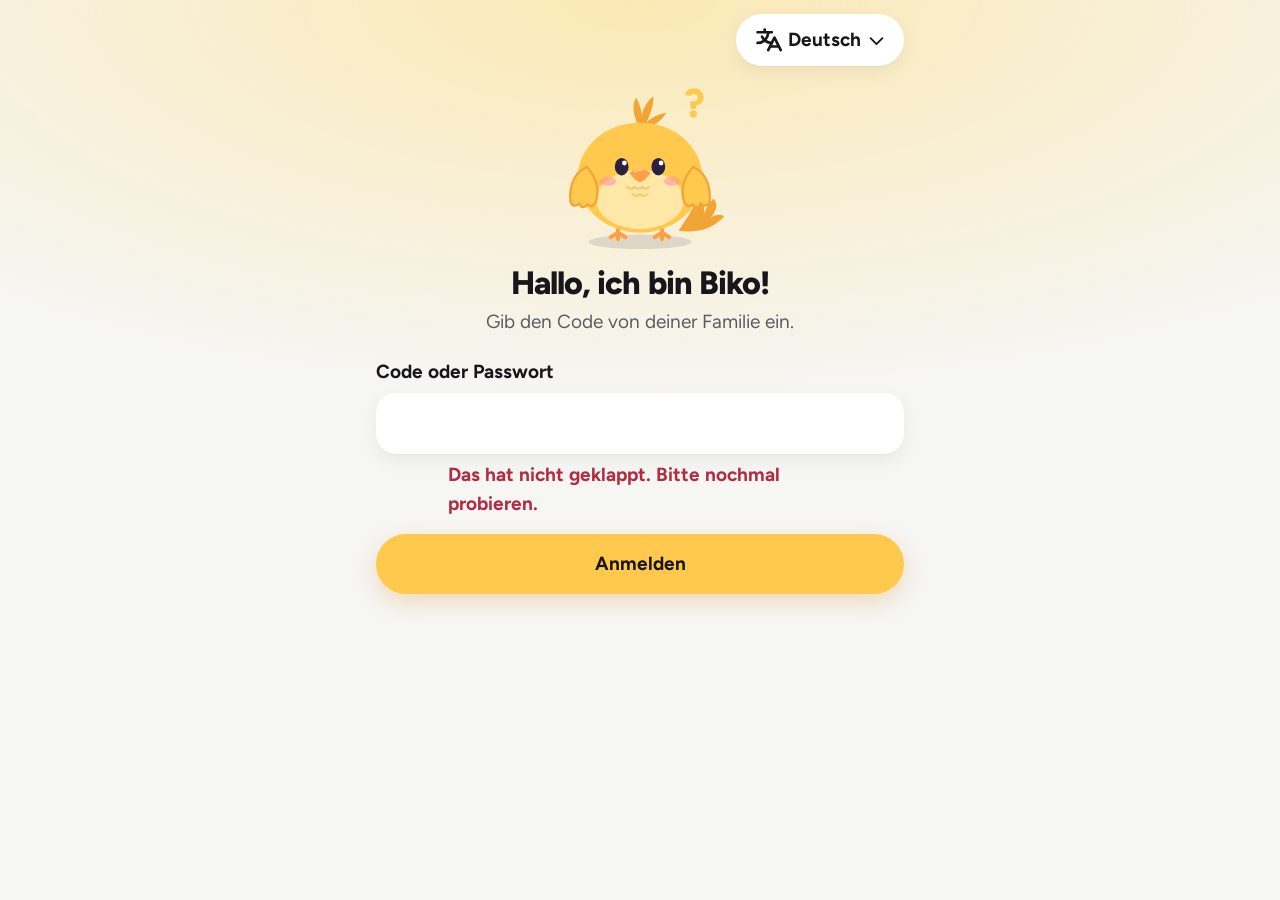
==== commit a40c92b8: "Biko Helfer: Rückgängig statt Nachfragen, sichtbarer Zustand, größere Tippflächen - Löschen geht mit" ====
--- a/assistent/web/index.html
+++ b/assistent/web/index.html
@@ -38,12 +38,13 @@
 <symbol id="i-plus" viewBox="0 0 256 256"><path d="M228,128a12,12,0,0,1-12,12H140v76a12,12,0,0,1-24,0V140H40a12,12,0,0,1,0-24h76V40a12,12,0,0,1,24,0v76h76A12,12,0,0,1,228,128Z"/></symbol>
 <symbol id="i-verlauf" viewBox="0 0 256 256"><path d="M140,80v41.21l34.17,20.5a12,12,0,1,1-12.34,20.58l-40-24A12,12,0,0,1,116,128V80a12,12,0,0,1,24,0ZM128,28A99.38,99.38,0,0,0,57.24,57.34c-4.69,4.74-9,9.37-13.24,14V64a12,12,0,0,0-24,0v40a12,12,0,0,0,12,12H72a12,12,0,0,0,0-24H57.77C63,86,68.37,80.22,74.26,74.26a76,76,0,1,1,1.58,109,12,12,0,0,0-16.48,17.46A100,100,0,1,0,128,28Z"/></symbol>
 <symbol id="i-warnung" viewBox="0 0 256 256"><path d="M236.8,188.09,149.35,36.22a24.76,24.76,0,0,0-42.7,0L19.2,188.09a23.51,23.51,0,0,0,0,23.72A24.35,24.35,0,0,0,40.55,224h174.9a24.35,24.35,0,0,0,21.33-12.19A23.51,23.51,0,0,0,236.8,188.09ZM215.46,200H40.55a.42.42,0,0,1-.35-.17.23.23,0,0,1,0-.2L127.62,48.22a.42.42,0,0,1,.76,0l87.45,151.41a.23.23,0,0,1,0,.2A.42.42,0,0,1,215.46,200ZM116,144V104a12,12,0,0,1,24,0v40a12,12,0,0,1-24,0Zm28,36a16,16,0,1,1-16-16A16,16,0,0,1,144,180Z"/></symbol>
+<symbol id="i-zurueck" viewBox="0 0 256 256"><g fill="none" stroke="currentColor" stroke-width="24" stroke-linecap="round" stroke-linejoin="round"><path d="M84 100H36V52"/><path d="M36 100l30-30a88 88 0 1 1 3 122"/></g></symbol>
 <symbol id="i-pfeil" viewBox="0 0 256 256"><path d="M216.49,104.49l-80,80a12,12,0,0,1-17,0l-80-80a12,12,0,0,1,17-17L128,159l71.51-71.52a12,12,0,0,1,17,17Z"/></symbol>
 </svg>
 
   <!-- Sprache: kleines Menü, das am Knopf aufgeht -->
   <div class="sprache">
-    <button type="button" id="sprache-knopf" class="druck" aria-haspopup="menu" aria-expanded="false" aria-controls="sprache-menue">
+    <button type="button" id="sprache-knopf" class="druck slop" aria-haspopup="menu" aria-expanded="false" aria-controls="sprache-menue">
       <svg class="icon " aria-hidden="true"><use href="#i-sprache"/></svg><span id="sprache-name"></span><svg class="icon pfeil" aria-hidden="true"><use href="#i-pfeil"/></svg>
     </button>
     <div id="sprache-menue" role="menu" data-t-label="sprache" hidden>
@@ -74,7 +75,7 @@
         <div>
           <h1 id="gruss"></h1>
         </div>
-        <button type="button" id="neu-im-kopf" class="pille druck"><svg class="icon " aria-hidden="true"><use href="#i-plus"/></svg><span data-t="neues_gespraech"></span></button>
+        <button type="button" id="neu-im-kopf" class="pille druck slop"><svg class="icon " aria-hidden="true"><use href="#i-plus"/></svg><span data-t="neues_gespraech"></span></button>
       </header>
       <div id="vorschlaege" class="vorschlaege"></div>
       <div id="verlauf" class="verlauf" aria-live="polite"></div>
@@ -82,11 +83,15 @@
         <div id="dolmetscher-leiste" class="dolmetscher-leiste" role="status" hidden>
           <svg class="icon" aria-hidden="true"><use href="#i-sprache"/></svg>
           <span data-t="dolmetscher_an"></span>
-          <button type="button" id="dolmetscher-aus" class="druck" data-t="dolmetscher_fertig"></button>
+          <button type="button" id="dolmetscher-aus" class="druck slop" data-t="dolmetscher_fertig"></button>
+        </div>
+        <!-- Was Biko gerade tut: hört zu, denkt nach oder spricht. Steht sofort da, gleich beim Antippen. -->
+        <div id="zustand" class="zustand" role="status" hidden>
+          <span class="zeichen" aria-hidden="true"><i></i><i></i><i></i><i></i></span><span id="zustand-text"></span>
         </div>
         <p id="chat-hinweis" class="meldung klein" role="status"></p>
         <form id="chat-form" class="eingabe">
-          <button type="button" id="foto-knopf" class="druck" data-t-label="foto"><svg class="icon" aria-hidden="true"><use href="#i-kamera"/></svg></button>
+          <button type="button" id="foto-knopf" class="druck slop" data-t-label="foto"><svg class="icon" aria-hidden="true"><use href="#i-kamera"/></svg></button>
           <input type="file" id="foto-wahl" accept="image/*" capture="environment" hidden>
           <textarea id="chat-text" rows="1" data-t-ph="eingabe" data-t-label="eingabe" enterkeyhint="send"></textarea>
           <button type="submit" id="chat-knopf" class="druck" data-art="mikro">
@@ -145,7 +150,7 @@
       <div class="karte reihe">
         <div class="schalter-zeile">
           <span id="vorlesen-text" data-t="vorlesen_immer"></span>
-          <button type="button" id="vorlesen" class="schalter" role="switch" aria-checked="false" aria-labelledby="vorlesen-text">
+          <button type="button" id="vorlesen" class="schalter slop" role="switch" aria-checked="false" aria-labelledby="vorlesen-text">
             <span class="bahn"><span class="knauf"></span></span>
           </button>
         </div>
@@ -189,6 +194,13 @@
     <button type="button" id="alarm-spaeter" class="knopf druck" data-t="spaeter"></button>
   </div>
 
+  <!-- Gelöscht? Ein Tipp holt es zurück. Steht kurz über der Leiste, statt vorher nachzufragen. -->
+  <div id="rueck" class="rueck" role="status" hidden>
+    <span id="rueck-text"></span>
+    <button type="button" id="rueck-knopf" class="druck"><svg class="icon" aria-hidden="true"><use href="#i-zurueck"/></svg><span data-t="rueckgaengig"></span></button>
+    <span class="rueck-zeit" aria-hidden="true"></span>
+  </div>
+
   <script src="texte.js"></script>
   <script src="logik.js"></script>
   <script src="biko.js"></script>
--- a/assistent/web/style.css
+++ b/assistent/web/style.css
@@ -1,7 +1,9 @@
 /* Biko Helfer. Für ältere Augen und Finger: große Schrift, große Tippflächen, starker Kontrast.
    Modern und ruhig: neutrales Hell, fast schwarze Schrift, Biko-Gelb als einzige Farbe, wenig Text.
    Weich und ohne Umrandung: Flächen heben sich durch sanfte Schatten und getönte Füllung ab.
-   Ecken: Knöpfe ganz rund, Felder 20 px, Karten 28 px.
+   Ecken: Knöpfe ganz rund, Felder 20 px, Karten 28 px, wo der Browser es kann als weiche "Superellipse".
+   Tippflächen: mindestens 52 px, kleine Knöpfe fangen Tipps auch 8 px neben sich auf (.slop).
+   Ränder: nichts liegt unter Notch, Kamera-Insel oder Home-Balken (safe-area-inset, auch links und rechts).
    Bewegung: Eingänge bremsen ab (ease-out), Wege auf dem Bildschirm ease-in-out, Ausgänge 20 % kürzer,
    nichts federt. Nur transform, opacity, clip-path und filter werden bewegt. */
 
@@ -100,9 +102,9 @@
 .icon { width: 1.5em; height: 1.5em; flex: none; fill: currentColor; }
 
 /* ---------- Gerüst ---------- */
-#app, .login { max-width: 560px; margin: 0 auto; padding: max(14px, env(safe-area-inset-top)) 16px 0; }
+#app, .login { max-width: 560px; margin: 0 auto; padding: max(14px, env(safe-area-inset-top)) var(--rand-r) 0 var(--rand-l); }
 #app { padding-bottom: calc(124px + env(safe-area-inset-bottom)); }
-body { --oben: max(14px, env(safe-area-inset-top)); --leiste-hoehe: calc(92px + env(safe-area-inset-bottom)); }
+body { --oben: max(14px, env(safe-area-inset-top)); --rand-l: max(16px, env(safe-area-inset-left)); --rand-r: max(16px, env(safe-area-inset-right)); --leiste-hoehe: calc(92px + env(safe-area-inset-bottom)); }
 .ansichten { display: grid; }
 .ansicht { grid-area: 1 / 1; min-width: 0; }
 /* Wechsel: alte und neue Ansicht liegen kurz übereinander */
@@ -146,7 +148,10 @@
 .knopf:disabled { opacity: .6; cursor: default; }
 /* Drücken: sofort kleiner (solange gehalten ohne Übergang), Loslassen weich */
 .druck { transition: transform var(--t-druck) var(--ease-out); }
-.druck:active:not(:disabled) { transform: scale(0.97); transition-duration: 40ms; }
+.druck:active:not(:disabled) { transform: scale(0.96); filter: brightness(.94); transition-duration: 40ms; }
+/* Kleine Knöpfe fangen Tipps auch knapp daneben auf: zittrige Finger treffen trotzdem */
+.slop { position: relative; }
+.slop::before { content: ""; position: absolute; inset: -8px; border-radius: inherit; }
 
 /* Erfolg: ein Ring pulsiert einmal nach außen */
 .puls::after {
@@ -203,7 +208,7 @@
 /* Auswahl in Segmenten: die gelbe Ebene liegt darüber und wird auf die gewählte Stelle zugeschnitten.
    So wechselt die Schriftfarbe genau an der Kante, während der Ausschnitt wandert. */
 .segment { position: relative; display: grid; grid-auto-flow: column; grid-auto-columns: 1fr; padding: 5px; border-radius: 999px; background: var(--feld); }
-.segment button { min-height: 52px; padding: 0 2px; border: 0; background: none; font-weight: 700; font-size: .92rem; color: var(--muted); border-radius: 999px; cursor: pointer; transition: transform var(--t-druck) var(--ease-out); }
+.segment button { min-height: 56px; padding: 0 2px; border: 0; background: none; font-weight: 700; font-size: .92rem; color: var(--muted); border-radius: 999px; cursor: pointer; transition: transform var(--t-druck) var(--ease-out); }
 .segment button:active, #sprache-menue button:active { transform: scale(0.97); transition-duration: 40ms; }
 .segment .oben {
   position: absolute; inset: 5px; display: grid; grid-auto-flow: column; grid-auto-columns: 1fr;
@@ -214,10 +219,10 @@
 .segment .oben span { display: grid; place-items: center; text-align: center; padding: 0 2px; font-weight: 700; font-size: .92rem; }
 
 /* ---------- Sprache ---------- */
-.sprache { position: absolute; top: max(14px, env(safe-area-inset-top)); right: 16px; z-index: 5; }
+.sprache { position: absolute; top: max(14px, env(safe-area-inset-top)); right: var(--rand-r); z-index: 5; }
 @media (min-width: 592px) { .sprache { right: calc(50% - 280px + 16px); } }
 #sprache-knopf {
-  display: inline-flex; align-items: center; gap: 6px; min-height: 48px; padding: 0 14px;
+  display: inline-flex; align-items: center; gap: 6px; min-height: 52px; padding: 0 16px;
   border-radius: 999px; border: 2px solid transparent; background: var(--card); box-shadow: var(--schatten); font-weight: 700; cursor: pointer;
 }
 #sprache-knopf .pfeil { width: 1em; height: 1em; transition: transform 200ms var(--ease-out); }
@@ -257,7 +262,7 @@
 .blase.biko-sagt.gleich-da { animation: none; } /* ersetzt die mitlaufende Antwort, ohne nochmal hereinzukommen */
 .blase.fehler-blase { align-self: flex-start; background: var(--down-bg); color: var(--down); font-weight: 700; }
 .blase .vorlesen {
-  display: flex; align-items: center; gap: 8px; min-height: 48px; margin: 8px 0 -4px -8px; padding: 0 12px 0 8px;
+  position: relative; display: flex; align-items: center; gap: 8px; min-height: 52px; margin: 8px 0 -6px -8px; padding: 0 14px 0 8px;
   border: 0; border-radius: 999px; background: none; color: var(--muted); font-weight: 700; font-size: .9rem; cursor: pointer;
 }
 /* Was Biko sich gerade aufgeschrieben oder gestrichen hat: steht klein unter seiner Antwort */
@@ -281,7 +286,7 @@
 /* Das Eingabefeld steht immer unten über der Leiste. Was dahinter durchläuft, blendet davor aus. */
 .ansicht[data-ansicht="reden"] { display: flex; flex-direction: column; min-height: calc(100dvh - var(--oben) - var(--leiste-hoehe)); margin-bottom: -26px; }
 .eingabe-platz {
-  position: sticky; bottom: var(--leiste-hoehe); z-index: 2; margin: auto -16px 0; padding: 20px 16px 12px;
+  position: sticky; bottom: var(--leiste-hoehe); z-index: 2; margin: auto calc(-1 * var(--rand-r)) 0 calc(-1 * var(--rand-l)); padding: 20px var(--rand-r) 12px var(--rand-l);
   background: linear-gradient(to bottom, transparent, var(--bg) 20px);
   box-shadow: 0 100px 0 var(--bg);   /* deckt auch den Streifen neben und unter der Leiste ab */
 }
@@ -295,7 +300,7 @@
 .dolmetscher-leiste .icon { flex: none; font-size: 1.25rem; }
 .dolmetscher-leiste span { flex: 1; }
 .dolmetscher-leiste button {
-  flex: none; min-height: 48px; padding: 0 20px; border: 0; border-radius: 999px; cursor: pointer;
+  flex: none; min-height: 52px; padding: 0 22px; border: 0; border-radius: 999px; cursor: pointer;
   background: var(--card); color: var(--ink); font: inherit; font-weight: 700;
 }
 body.dolmetscht .blase.biko-sagt { font-size: 1.4em; line-height: 1.35; }
@@ -309,7 +314,7 @@
 .eingabe:focus-within { border-color: var(--accent-stark); }
 /* Kamera: ein Foto von einem Brief, Biko erklärt ihn */
 #foto-knopf {
-  flex: none; width: 48px; height: 52px; margin: 6px -8px 6px 0; border-radius: 50%; border: 0; cursor: pointer;
+  flex: none; width: 56px; height: 56px; margin: 4px -10px 4px 0; border-radius: 50%; border: 0; cursor: pointer;
   display: grid; place-items: center; background: none; color: var(--muted);
 }
 #foto-knopf .icon { font-size: 1.25rem; }
@@ -329,7 +334,7 @@
 @keyframes welle { from { transform: scale(1); opacity: .7; } to { transform: scale(1.5); opacity: 0; } }
 
 /* Im Gespräch bleibt der kleine Biko oben stehen: an ihm sieht man, ob er zuhört oder nachdenkt */
-#reden-kopf:not(.gross) { position: sticky; top: 0; z-index: 3; margin: 0 -16px 12px; padding: 8px 80px 8px 16px; }
+#reden-kopf:not(.gross) { position: sticky; top: 0; z-index: 3; margin: 0 calc(-1 * var(--rand-r)) 12px calc(-1 * var(--rand-l)); padding: 8px calc(64px + var(--rand-r)) 8px var(--rand-l); }
 /* Milchiges Glas hinter dem Kopf, das nach unten weich ausläuft */
 #reden-kopf:not(.gross)::before {
   content: ""; position: absolute; inset: 0 0 -16px 0; z-index: -1; pointer-events: none;
@@ -353,7 +358,7 @@
 /* Eine Liste (Einkaufen, Notizen): große Zeilen zum Wegtippen */
 .liste-eintraege { list-style: none; display: grid; gap: 8px; margin: 10px 0 8px; padding: 0; }
 .eintrag {
-  width: 100%; min-height: 56px; display: flex; align-items: center; gap: 14px; padding: 8px 14px;
+  width: 100%; min-height: 60px; display: flex; align-items: center; gap: 14px; padding: 8px 14px;
   background: var(--feld); border: 2px solid transparent; border-radius: var(--r-feld);
   font: inherit; font-size: 1.15rem; line-height: 1.3; color: var(--ink); text-align: left; cursor: pointer;
 }
@@ -405,7 +410,7 @@
 /* ---------- Gespräche: frühere Sitzungen ---------- */
 /* Im Gespräch steht neben dem kleinen Biko statt der Begrüßung der Knopf für ein neues Gespräch */
 .pille {
-  display: inline-flex; align-items: center; gap: 8px; min-height: 48px; padding: 4px 16px 4px 12px; justify-self: start;
+  display: inline-flex; align-items: center; gap: 8px; min-height: 52px; padding: 4px 18px 4px 14px; justify-self: start;
   border-radius: 999px; border: 2px solid transparent; background: var(--card); box-shadow: var(--schatten); font-weight: 700; font-size: .92rem; line-height: 1.15;
   text-align: left; cursor: pointer;
 }
@@ -453,7 +458,7 @@
 .alarm {
   position: fixed; inset: 0; z-index: 20; background: var(--bg);
   display: flex; flex-direction: column; align-items: center; justify-content: center; gap: 4px;
-  padding: 24px; text-align: center;
+  padding: max(24px, env(safe-area-inset-top)) max(24px, env(safe-area-inset-right)) max(24px, env(safe-area-inset-bottom)) max(24px, env(safe-area-inset-left)); text-align: center;
 }
 .alarm .biko-platz { width: min(230px, 60vw); aspect-ratio: 240 / 210; }
 .alarm-titel { font-weight: 700; color: var(--muted); margin-top: 10px; }
@@ -471,7 +476,7 @@
 /* ---------- Leiste unten: ein Kissen wandert zum gewählten Bereich ---------- */
 .leiste {
   position: fixed; z-index: 10; left: 50%; translate: -50% 0; bottom: max(12px, env(safe-area-inset-bottom));
-  width: min(528px, calc(100% - 24px)); display: grid; grid-template-columns: repeat(3, 1fr); padding: 6px;
+  width: min(528px, calc(100% - 24px - env(safe-area-inset-left) - env(safe-area-inset-right))); display: grid; grid-template-columns: repeat(3, 1fr); padding: 6px;
   background: color-mix(in srgb, var(--card) 86%, transparent); border-radius: 999px; box-shadow: var(--schatten-hoch);
   -webkit-backdrop-filter: blur(18px) saturate(1.4); backdrop-filter: blur(18px) saturate(1.4);
 }
@@ -501,8 +506,69 @@
 }
 
 /* "Bewegung reduzieren": nichts wandert oder wächst, es wird nur ein- und ausgeblendet */
+/* ---------- Was Biko gerade tut: ein Wort mit Zeichen über dem Eingabefeld ---------- */
+.zustand {
+  display: flex; align-items: center; gap: 10px; width: fit-content; min-height: 44px; margin: 0 auto 10px; padding: 0 18px 0 14px;
+  border-radius: 999px; background: var(--ink); color: var(--bg); font-weight: 700; box-shadow: var(--schatten);
+  animation: kommt 160ms var(--ease-out) both;
+}
+.zustand .zeichen { display: flex; align-items: center; gap: 3px; height: 22px; }
+.zustand .zeichen i { width: 4px; height: 100%; border-radius: 2px; background: var(--accent); transform-origin: 50% 50%; }
+/* hört zu: ruhige Wellen in Rot (Aufnahme läuft) */
+.zustand[data-art="hoert"] .zeichen i { background: #FF7385; animation: balken 1.1s ease-in-out infinite; }
+/* spricht: lebhafte Wellen in Gelb */
+.zustand[data-art="spricht"] .zeichen i { animation: balken .55s ease-in-out infinite; }
+.zustand .zeichen i:nth-child(2) { animation-delay: -.35s; }
+.zustand .zeichen i:nth-child(3) { animation-delay: -.7s; }
+.zustand .zeichen i:nth-child(4) { animation-delay: -.2s; }
+/* denkt nach und "einen Moment": Punkte, die der Reihe nach aufleuchten */
+.zustand[data-art="denkt"] .zeichen, .zustand[data-art="startet"] .zeichen { gap: 5px; }
+.zustand[data-art="denkt"] .zeichen i, .zustand[data-art="startet"] .zeichen i { width: 7px; height: 7px; border-radius: 50%; animation: punkt 1.1s ease-in-out infinite; }
+.zustand[data-art="denkt"] .zeichen i:nth-child(2), .zustand[data-art="startet"] .zeichen i:nth-child(2) { animation-delay: .15s; }
+.zustand[data-art="denkt"] .zeichen i:nth-child(3), .zustand[data-art="startet"] .zeichen i:nth-child(3) { animation-delay: .3s; }
+.zustand[data-art="denkt"] .zeichen i:nth-child(4), .zustand[data-art="startet"] .zeichen i:nth-child(4) { display: none; }
+@keyframes balken { 0%, 100% { transform: scaleY(.3); } 50% { transform: scaleY(1); } }
+/* Angetippt, das Mikrofon geht gleich auf: der Knopf pulsiert schon */
+#chat-knopf.startet { animation: wartet .8s ease-in-out infinite alternate; }
+@keyframes wartet { from { transform: scale(1); } to { transform: scale(.92); } }
+
+/* ---------- Rückgängig: steht kurz über der Leiste ---------- */
+.rueck {
+  position: fixed; z-index: 12; left: 50%; translate: -50% 0; bottom: calc(var(--leiste-hoehe) + 6px);
+  width: min(528px, calc(100% - 24px - env(safe-area-inset-left) - env(safe-area-inset-right)));
+  display: flex; align-items: center; justify-content: space-between; gap: 12px; min-height: 72px; padding: 8px 8px 8px 22px;
+  border-radius: 999px; background: var(--ink); color: var(--bg); font-weight: 700; box-shadow: var(--schatten-hoch);
+  overflow: hidden; transform-origin: 50% 100%;
+}
+#rueck-text { overflow-wrap: anywhere; line-height: 1.25; }
+#rueck-knopf {
+  flex: none; display: inline-flex; align-items: center; gap: 8px; min-height: 56px; padding: 0 22px 0 18px;
+  border: 0; border-radius: 999px; background: var(--accent); color: var(--accent-ink); font-weight: 800; cursor: pointer;
+}
+#rueck-knopf .icon { width: 1.25em; height: 1.25em; }
+/* Ein Strich läuft ab: so lange lässt es sich noch zurückholen */
+.rueck-zeit { position: absolute; left: 0; right: 0; bottom: 0; height: 4px; background: var(--accent); transform-origin: 0 50%; animation: laeuft-ab var(--dauer, 7s) linear both; }
+#rueck-knopf[hidden] ~ .rueck-zeit { display: none; }
+@keyframes laeuft-ab { from { transform: scaleX(1); } to { transform: scaleX(0); } }
+
+/* ---------- Weiche Ecken: Superellipse statt Kreisbogen, wo der Browser es kann ---------- */
+@supports (corner-shape: squircle) {
+  .karte, .entwurf, .vorschlag, .vorschlag-geist, .gespraech, .erinnerung, .link-knopf, .leer-zeile, .notiz, .eintrag, .blase,
+  .gespraech .oeffnen, #sprache-menue, #sprache-menue button, .vorschlag .icon,
+  input[type="text"], input[type="password"], select { corner-shape: squircle; }
+  :root { --r-feld: 26px; --r-karte: 38px; }
+  .vorschlag, .vorschlag-geist, #sprache-menue { border-radius: 32px; }
+  .blase { border-radius: 34px; }
+  .blase.ich { border-bottom-right-radius: 12px; }
+  .blase.biko-sagt, .blase.biko-sagt-live { border-bottom-left-radius: 12px; }
+  .vorschlag .icon { border-radius: 18px; }
+  #sprache-menue button { border-radius: 24px; }
+}
+
 @media (prefers-reduced-motion: reduce) {
+  .zustand, #chat-knopf.startet, .zustand .zeichen i { animation: none; }
   .ansicht.kommt, .kommt .reihe, .alarm > *, .blase.biko-sagt, .blase.biko-sagt-live, .notiz, .links { animation-name: blende-ein; animation-duration: 160ms; animation-delay: 0s; }
+  .druck:active:not(:disabled) { filter: brightness(.9); }
   .druck:active:not(:disabled), .leiste button:active, .segment button:active, #sprache-menue button:active { transform: none; }
   .erinnerung.neu { animation-name: blende-ein; animation-duration: 160ms; }
   .wechsel .icon { transform: none; filter: none; }
--- a/assistent/web/biko.css
+++ b/assistent/web/biko.css
@@ -180,7 +180,7 @@
 @keyframes hop { 0%, 100% { transform: none; } 20% { transform: scale(1.05, .94); } 50% { transform: translateY(-14px) scale(.97, 1.04); } 80% { transform: scale(1.04, .96); } }
 @keyframes tilt { 0%, 100% { transform: rotate(0); } 30%, 65% { transform: rotate(-7deg); } }
 @keyframes wiggle { 0%, 100% { transform: rotate(0); } 20% { transform: rotate(4deg); } 40% { transform: rotate(-4deg); } 60% { transform: rotate(3deg); } 80% { transform: rotate(-2deg); } }
-@keyframes boop { 0%, 100% { transform: scale(1); } 30% { transform: scale(1.08, .9); } 60% { transform: scale(.96, 1.05); } }
+@keyframes boop { 0%, 100% { transform: scale(1); } 28% { transform: scale(1.09, .89); } 58% { transform: scale(.95, 1.06); } 80% { transform: scale(1.02, .985); } }
 
 @keyframes blink { 0%, 93%, 100% { transform: scaleY(1); } 95% { transform: scaleY(.1); } }
 @keyframes wobble { 0%, 100% { transform: rotate(-6deg); } 50% { transform: rotate(6deg); } }
@@ -212,3 +212,13 @@
 .biko[data-mood="hoert"] .body-g { animation: lauschen 1.8s ease-in-out infinite; }
 .biko[data-mood="hoert"] .tuft { rotate: -10deg; animation-duration: 1.4s; }
 @keyframes lauschen { 0%, 100% { transform: rotate(3deg); } 50% { transform: rotate(5deg) scale(1.01, .99); } }
+
+/* ---------- Biko spricht: der Schnabel geht auf und zu, der Körper wippt im Takt mit ---------- */
+.biko[data-mood="spricht"] .beak-open { display: inline; transform-origin: 50% 0; animation: schnabel .34s ease-in-out infinite alternate; }
+.biko[data-mood="spricht"] .beak-top { animation: schnabel-oben .34s ease-in-out infinite alternate; }
+.biko[data-mood="spricht"] .mouth-open { display: inline; transform-origin: 50% 0; animation: schnabel .34s ease-in-out infinite alternate; }
+.biko[data-mood="spricht"] .body-g { animation: wippen .68s ease-in-out infinite; }
+.biko[data-mood="spricht"] .tuft { animation-duration: 1.4s; }
+@keyframes schnabel { from { transform: scaleY(.2); } to { transform: scaleY(1); } }
+@keyframes schnabel-oben { from { translate: 0 0; } to { translate: 0 -2px; } }
+@keyframes wippen { 0%, 100% { transform: scale(1, 1); } 50% { transform: scale(1.02, .975) translateY(1px); } }
